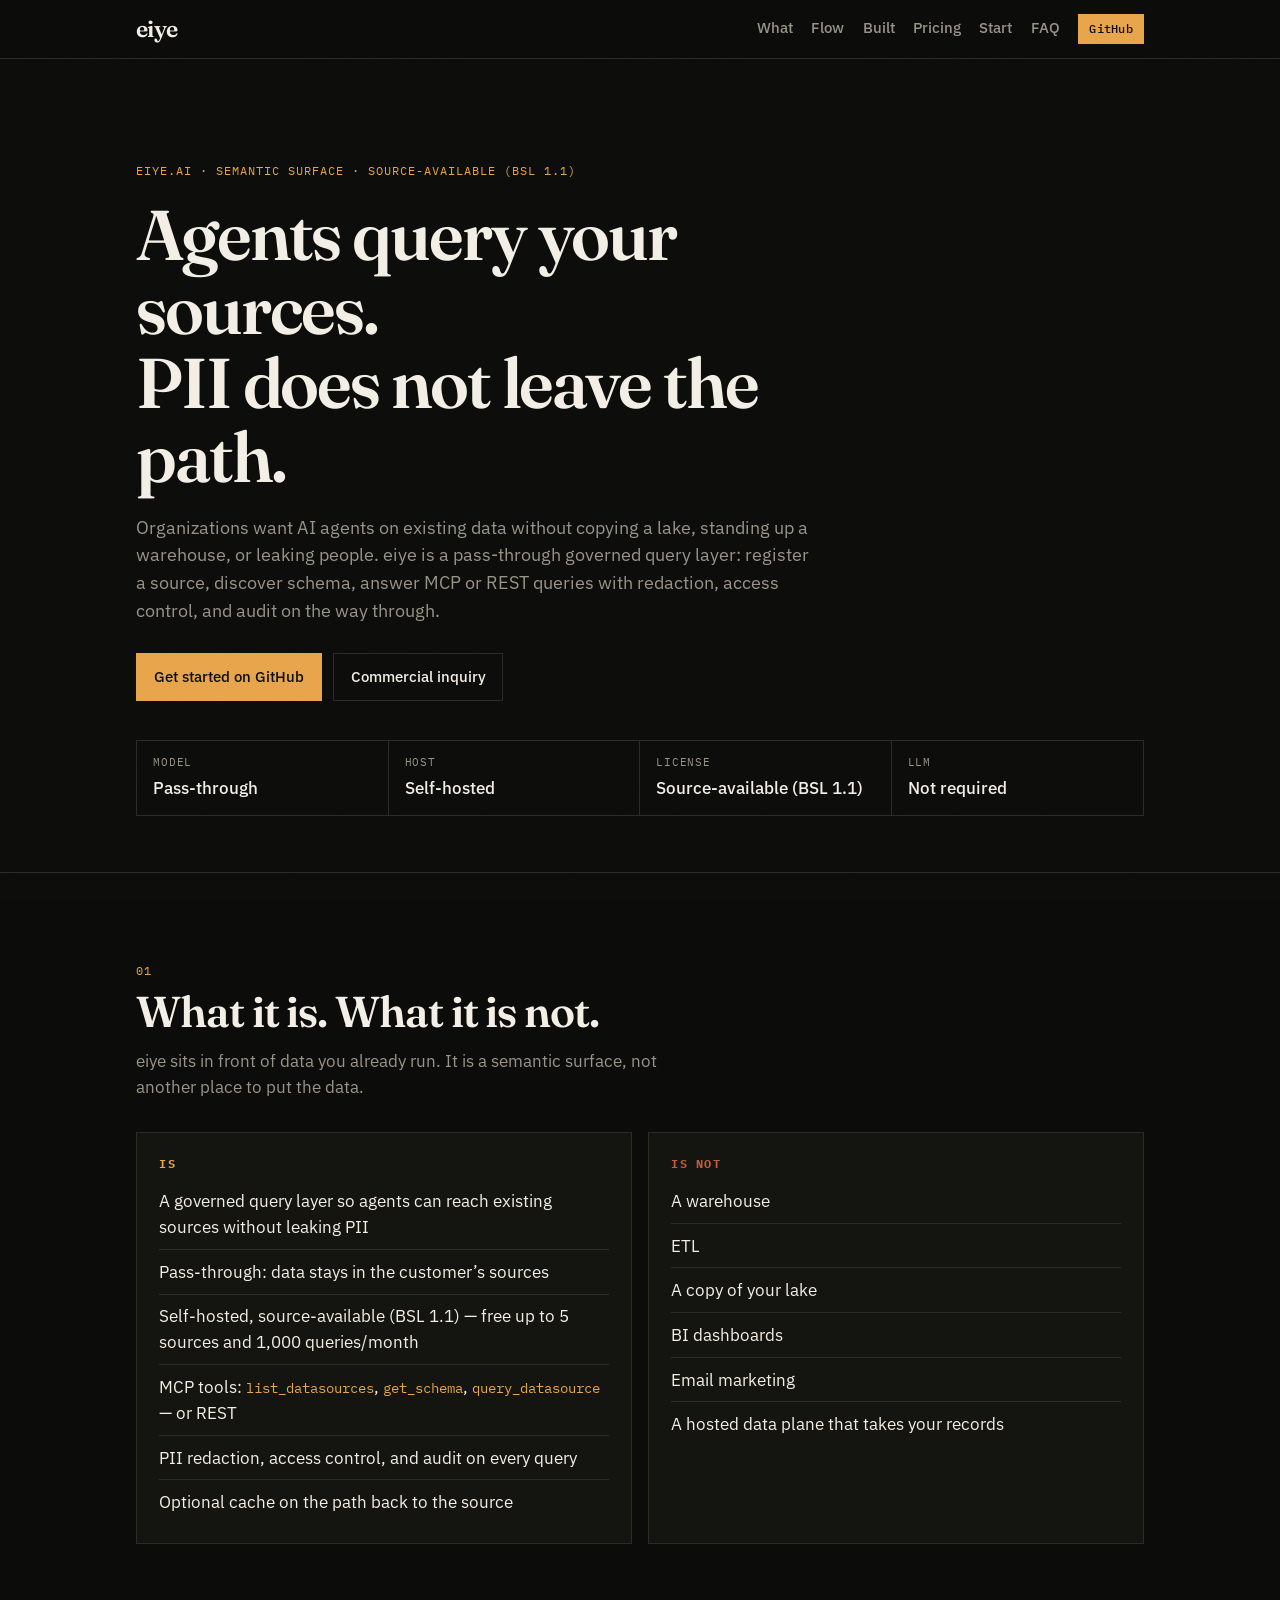
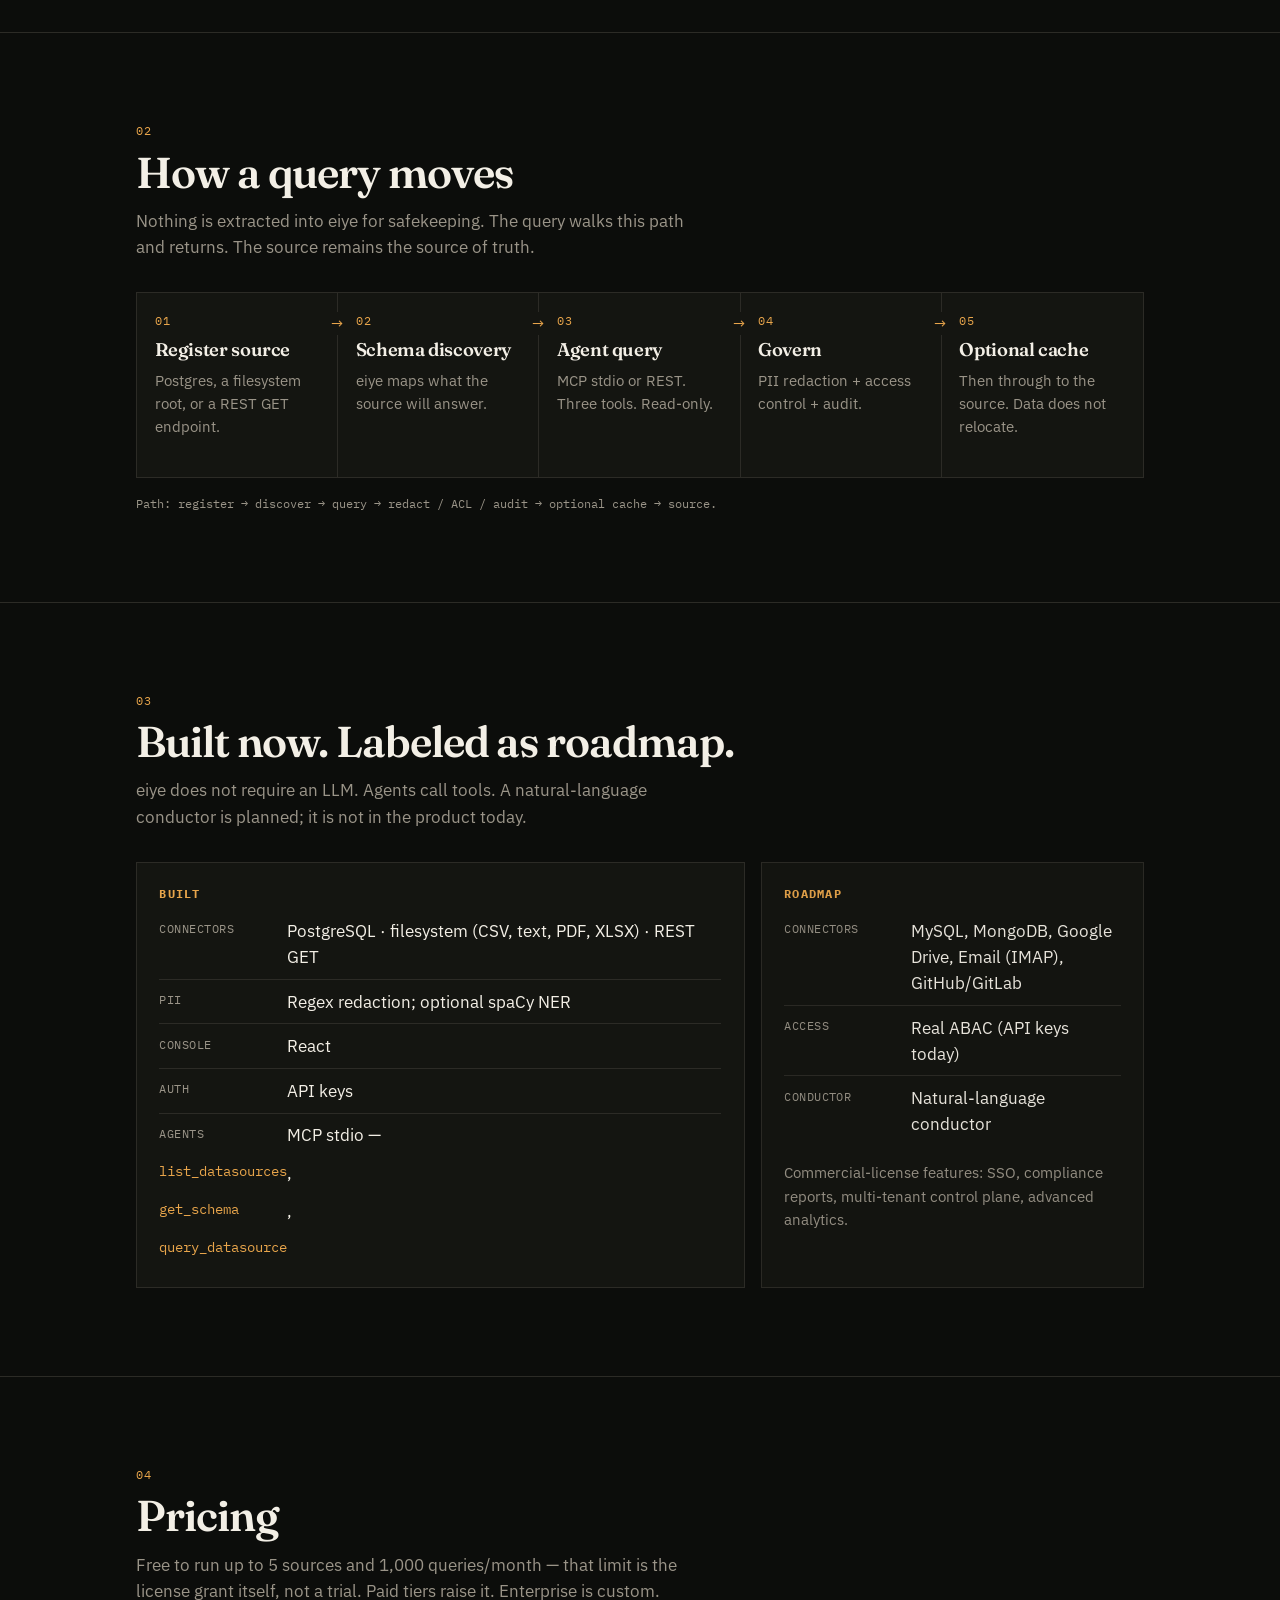
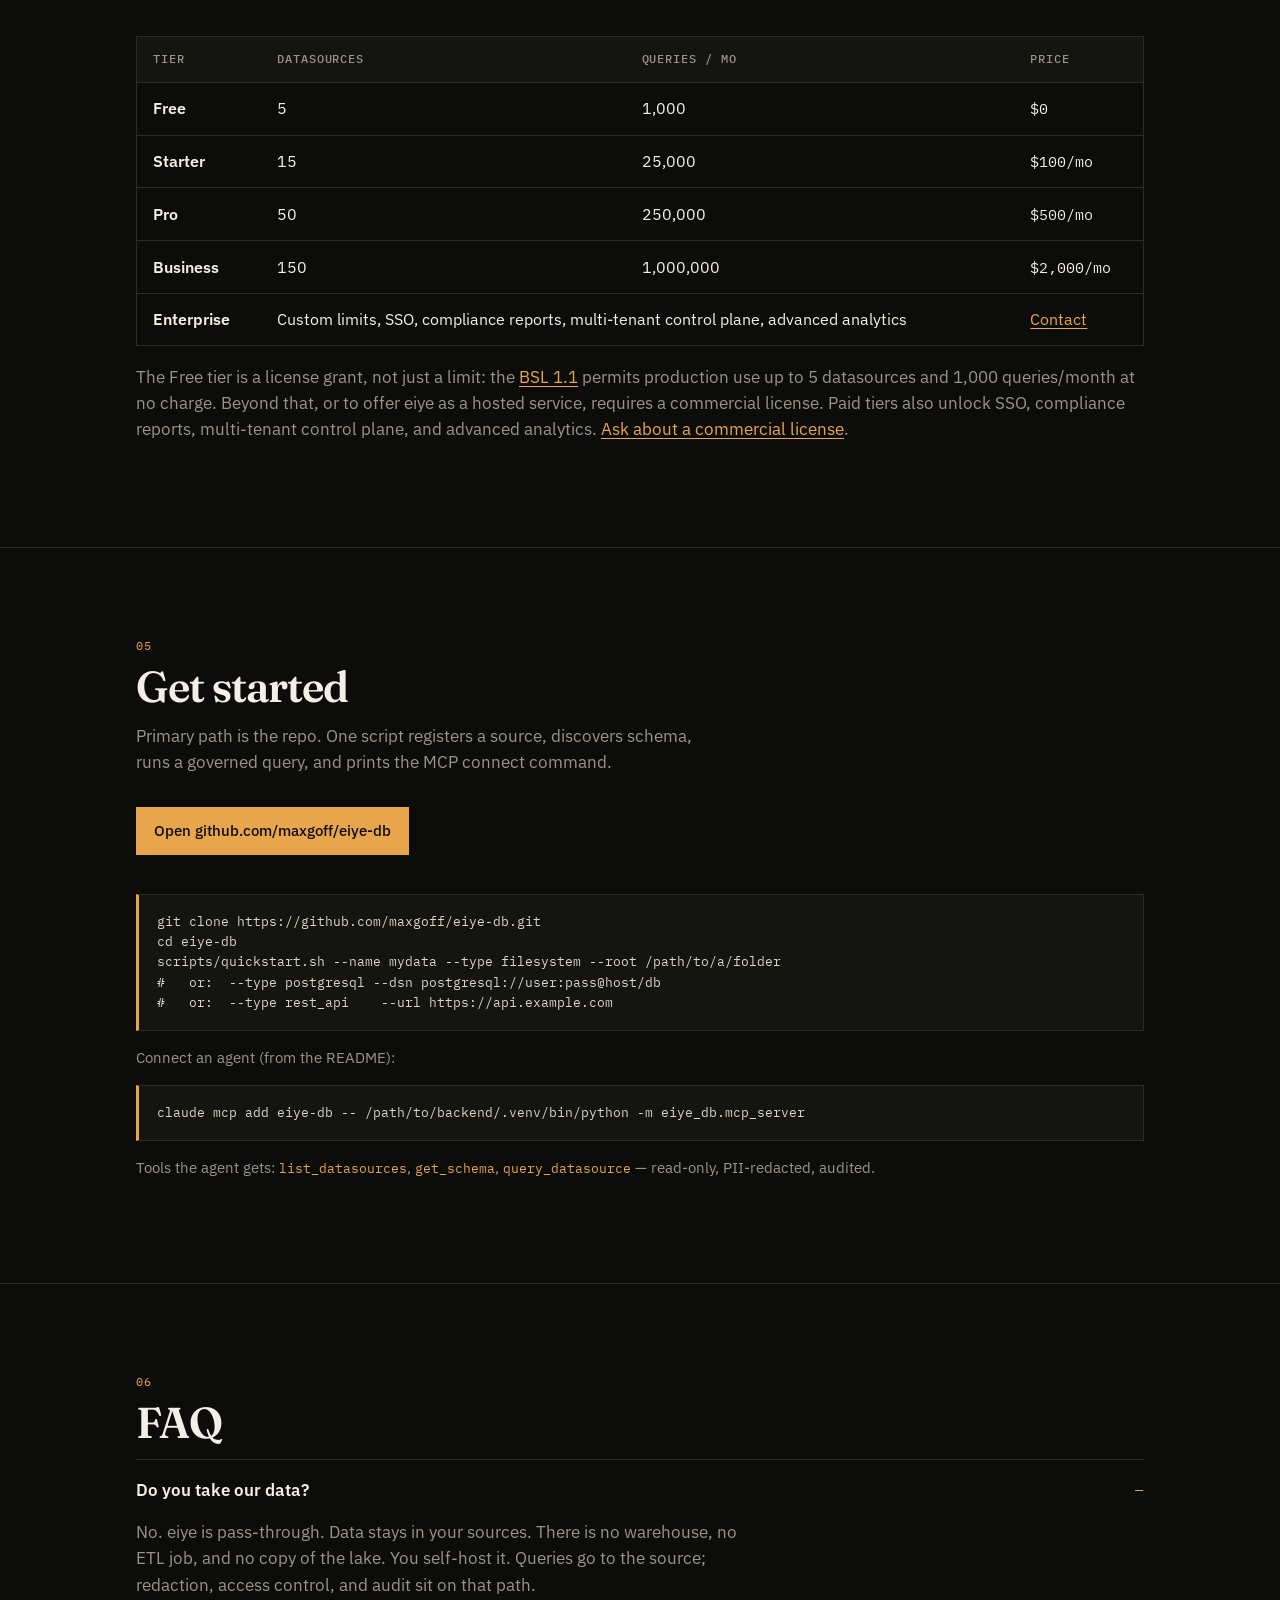
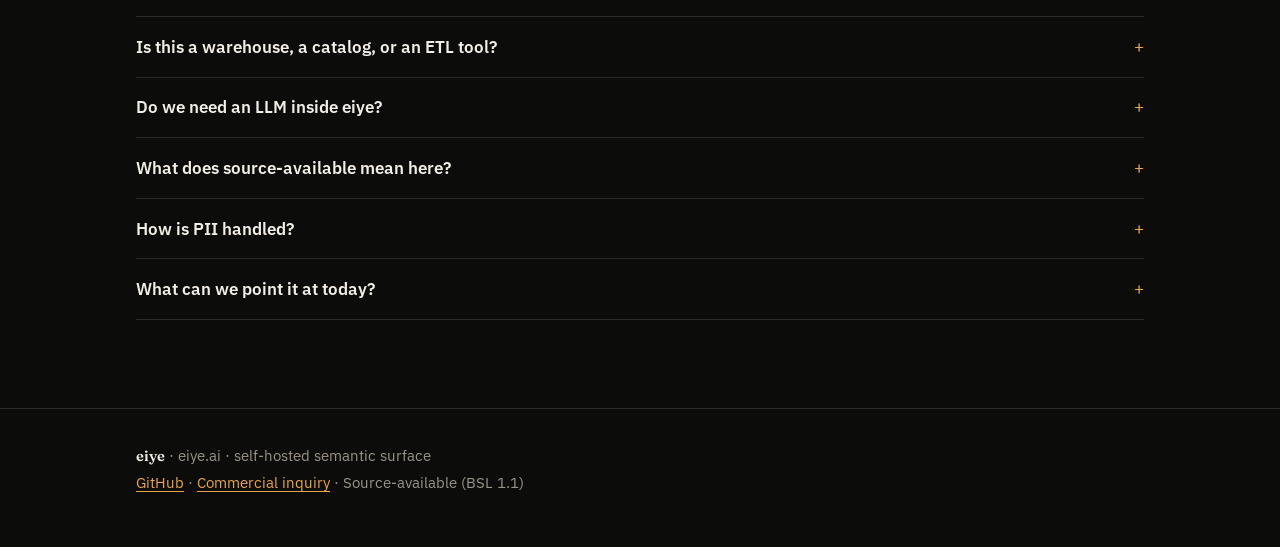
==== docs/index.html @ 458e39af "Switch site commercial contact to max@decillion.us Completes the move started in 707ee46, which cove" ====
<!DOCTYPE html>
<html lang="en">
<head>
  <meta charset="utf-8">
  <meta name="viewport" content="width=device-width, initial-scale=1">
  <title>eiye — governed query layer for AI agents</title>
  <meta name="description" content="eiye is a self-hosted semantic surface. Agents query your existing sources over MCP or REST. PII is redacted. Data stays in place.">
  <link rel="preconnect" href="https://fonts.googleapis.com">
  <link rel="preconnect" href="https://fonts.gstatic.com" crossorigin>
  <link href="https://fonts.googleapis.com/css2?family=Fraunces:opsz,wght@9..144,500;9..144,600;9..144,700&family=IBM+Plex+Mono:wght@400;500&family=IBM+Plex+Sans:ital,wght@0,400;0,500;0,600;1,400&display=swap" rel="stylesheet">
  <link rel="stylesheet" href="styles.css">
</head>
<body>
  <a class="skip" href="#main">Skip to content</a>

  <header class="site-header">
    <div class="wrap header-inner">
      <a class="mark" href="#top">eiye</a>
      <button class="nav-toggle" type="button" aria-expanded="false" aria-controls="site-nav" aria-label="Open menu">
        <span></span><span></span>
      </button>
      <nav id="site-nav" class="nav" aria-label="Primary">
        <a href="#what">What</a>
        <a href="#flow">Flow</a>
        <a href="#built">Built</a>
        <a href="#pricing">Pricing</a>
        <a href="#start">Start</a>
        <a href="#faq">FAQ</a>
        <a class="nav-github" href="https://github.com/maxgoff/eiye-db">GitHub</a>
      </nav>
    </div>
  </header>

  <main id="main">
    <section class="hero" id="top">
      <div class="wrap">
        <p class="kicker">eiye.ai · semantic surface · source-available (BSL 1.1)</p>
        <h1>Agents query your sources.<br>PII does not leave the path.</h1>
        <p class="lede">Organizations want AI agents on existing data without copying a lake, standing up a warehouse, or leaking people. eiye is a pass-through governed query layer: register a source, discover schema, answer MCP or REST queries with redaction, access control, and audit on the way through.</p>
        <div class="cta-row">
          <a class="btn btn-primary" href="https://github.com/maxgoff/eiye-db">Get started on GitHub</a>
          <a class="btn btn-ghost" data-mailto="commercial" href="mailto:max@decillion.us?subject=eiye%20commercial%20inquiry">Commercial inquiry</a>
        </div>
        <dl class="spec-strip" aria-label="Product facts">
          <div><dt>Model</dt><dd>Pass-through</dd></div>
          <div><dt>Host</dt><dd>Self-hosted</dd></div>
          <div><dt>License</dt><dd>Source-available (BSL 1.1)</dd></div>
          <div><dt>LLM</dt><dd>Not required</dd></div>
        </dl>
      </div>
    </section>

    <section class="section" id="what">
      <div class="wrap">
        <p class="section-n">01</p>
        <h2>What it is. What it is not.</h2>
        <p class="section-lead">eiye sits in front of data you already run. It is a semantic surface, not another place to put the data.</p>
        <div class="split">
          <article class="panel is">
            <h3>Is</h3>
            <ul>
              <li>A governed query layer so agents can reach existing sources without leaking PII</li>
              <li>Pass-through: data stays in the customer’s sources</li>
              <li>Self-hosted, source-available (BSL 1.1) — free up to 5 sources and 1,000 queries/month</li>
              <li>MCP tools: <code>list_datasources</code>, <code>get_schema</code>, <code>query_datasource</code> — or REST</li>
              <li>PII redaction, access control, and audit on every query</li>
              <li>Optional cache on the path back to the source</li>
            </ul>
          </article>
          <article class="panel is-not">
            <h3>Is not</h3>
            <ul>
              <li>A warehouse</li>
              <li>ETL</li>
              <li>A copy of your lake</li>
              <li>BI dashboards</li>
              <li>Email marketing</li>
              <li>A hosted data plane that takes your records</li>
            </ul>
          </article>
        </div>
      </div>
    </section>

    <section class="section" id="flow">
      <div class="wrap">
        <p class="section-n">02</p>
        <h2>How a query moves</h2>
        <p class="section-lead">Nothing is extracted into eiye for safekeeping. The query walks this path and returns. The source remains the source of truth.</p>
        <ol class="flow" aria-label="Query path">
          <li>
            <span class="flow-n">01</span>
            <strong>Register source</strong>
            <span>Postgres, a filesystem root, or a REST GET endpoint.</span>
          </li>
          <li>
            <span class="flow-n">02</span>
            <strong>Schema discovery</strong>
            <span>eiye maps what the source will answer.</span>
          </li>
          <li>
            <span class="flow-n">03</span>
            <strong>Agent query</strong>
            <span>MCP stdio or REST. Three tools. Read-only.</span>
          </li>
          <li>
            <span class="flow-n">04</span>
            <strong>Govern</strong>
            <span>PII redaction + access control + audit.</span>
          </li>
          <li>
            <span class="flow-n">05</span>
            <strong>Optional cache</strong>
            <span>Then through to the source. Data does not relocate.</span>
          </li>
        </ol>
        <p class="flow-note">Path: register → discover → query → redact / ACL / audit → optional cache → source.</p>
      </div>
    </section>

    <section class="section" id="built">
      <div class="wrap">
        <p class="section-n">03</p>
        <h2>Built now. Labeled as roadmap.</h2>
        <p class="section-lead">eiye does not require an LLM. Agents call tools. A natural-language conductor is planned; it is not in the product today.</p>
        <div class="split split-uneven">
          <article class="panel">
            <h3>Built</h3>
            <ul class="spec-list">
              <li><span>Connectors</span> PostgreSQL · filesystem (CSV, text, PDF, XLSX) · REST GET</li>
              <li><span>PII</span> Regex redaction; optional spaCy NER</li>
              <li><span>Console</span> React</li>
              <li><span>Auth</span> API keys</li>
              <li><span>Agents</span> MCP stdio — <code>list_datasources</code>, <code>get_schema</code>, <code>query_datasource</code></li>
            </ul>
          </article>
          <article class="panel dim">
            <h3>Roadmap</h3>
            <ul class="spec-list">
              <li><span>Connectors</span> MySQL, MongoDB, Google Drive, Email (IMAP), GitHub/GitLab</li>
              <li><span>Access</span> Real ABAC (API keys today)</li>
              <li><span>Conductor</span> Natural-language conductor</li>
            </ul>
            <p class="quiet">Commercial-license features: SSO, compliance reports, multi-tenant control plane, advanced analytics.</p>
          </article>
        </div>
      </div>
    </section>

    <section class="section" id="pricing">
      <div class="wrap">
        <p class="section-n">04</p>
        <h2>Pricing</h2>
        <p class="section-lead">Free to run up to 5 sources and 1,000 queries/month — that limit is the license grant itself, not a trial. Paid tiers raise it. Enterprise is custom.</p>
        <div class="table-wrap">
          <table class="pricing">
            <thead>
              <tr>
                <th scope="col">Tier</th>
                <th scope="col">Datasources</th>
                <th scope="col">Queries / mo</th>
                <th scope="col">Price</th>
              </tr>
            </thead>
            <tbody>
              <tr>
                <th scope="row">Free</th>
                <td>5</td>
                <td>1,000</td>
                <td><code>$0</code></td>
              </tr>
              <tr>
                <th scope="row">Starter</th>
                <td>15</td>
                <td>25,000</td>
                <td><code>$100/mo</code></td>
              </tr>
              <tr>
                <th scope="row">Pro</th>
                <td>50</td>
                <td>250,000</td>
                <td><code>$500/mo</code></td>
              </tr>
              <tr>
                <th scope="row">Business</th>
                <td>150</td>
                <td>1,000,000</td>
                <td><code>$2,000/mo</code></td>
              </tr>
              <tr>
                <th scope="row">Enterprise</th>
                <td colspan="2">Custom limits, SSO, compliance reports, multi-tenant control plane, advanced analytics</td>
                <td><a data-mailto="commercial" href="mailto:max@decillion.us?subject=eiye%20commercial%20inquiry">Contact</a></td>
              </tr>
            </tbody>
          </table>
        </div>
        <p class="pricing-note">The Free tier is a license grant, not just a limit: the <a href="https://github.com/maxgoff/eiye-db/blob/main/LICENSE">BSL 1.1</a> permits production use up to 5 datasources and 1,000 queries/month at no charge. Beyond that, or to offer eiye as a hosted service, requires a commercial license. Paid tiers also unlock SSO, compliance reports, multi-tenant control plane, and advanced analytics. <a data-mailto="commercial" href="mailto:max@decillion.us?subject=eiye%20commercial%20inquiry">Ask about a commercial license</a>.</p>
      </div>
    </section>

    <section class="section" id="start">
      <div class="wrap">
        <p class="section-n">05</p>
        <h2>Get started</h2>
        <p class="section-lead">Primary path is the repo. One script registers a source, discovers schema, runs a governed query, and prints the MCP connect command.</p>
        <div class="cta-row">
          <a class="btn btn-primary" href="https://github.com/maxgoff/eiye-db">Open github.com/maxgoff/eiye-db</a>
        </div>
        <pre class="code" tabindex="0"><code>git clone https://github.com/maxgoff/eiye-db.git
cd eiye-db
scripts/quickstart.sh --name mydata --type filesystem --root /path/to/a/folder
#   or:  --type postgresql --dsn postgresql://user:pass@host/db
#   or:  --type rest_api    --url https://api.example.com</code></pre>
        <p class="quiet">Connect an agent (from the README):</p>
        <pre class="code" tabindex="0"><code>claude mcp add eiye-db -- /path/to/backend/.venv/bin/python -m eiye_db.mcp_server</code></pre>
        <p class="quiet">Tools the agent gets: <code>list_datasources</code>, <code>get_schema</code>, <code>query_datasource</code> — read-only, PII-redacted, audited.</p>
      </div>
    </section>

    <section class="section" id="faq">
      <div class="wrap">
        <p class="section-n">06</p>
        <h2>FAQ</h2>
        <div class="faq">
          <details open>
            <summary>Do you take our data?</summary>
            <p>No. eiye is pass-through. Data stays in your sources. There is no warehouse, no ETL job, and no copy of the lake. You self-host it. Queries go to the source; redaction, access control, and audit sit on that path.</p>
          </details>
          <details>
            <summary>Is this a warehouse, a catalog, or an ETL tool?</summary>
            <p>No. Non-goals: ETL, warehouse, BI dashboards, email marketing. eiye is a governed query layer in front of systems you already operate.</p>
          </details>
          <details>
            <summary>Do we need an LLM inside eiye?</summary>
            <p>No. eiye does not require an LLM. Agents call MCP or REST. A natural-language conductor is on the roadmap and is labeled as such — it is not required to run the surface today.</p>
          </details>
          <details>
            <summary>What does source-available mean here?</summary>
            <p>The full source is public and auditable — connectors, PII engine, access control, audit, MCP, REST, React console — but it is not open source in the OSI sense, and we do not call it that. eiye is licensed under the <a href="https://github.com/maxgoff/eiye-db/blob/main/LICENSE">Business Source License 1.1</a>: read it, run it, modify it, and use it in production free of charge up to 5 datasources and 1,000 queries per month. Larger production use, or offering eiye to third parties as a hosted service, requires a commercial license. Each release converts to Apache-2.0 four years after publication, so nothing is enclosed permanently.</p>
          </details>
          <details>
            <summary>How is PII handled?</summary>
            <p>On the query path. Baseline redaction is regex. Optional spaCy NER for names and locations. Combined with access control and a recorded audit trail.</p>
          </details>
          <details>
            <summary>What can we point it at today?</summary>
            <p>PostgreSQL, a filesystem root (CSV, text, PDF, XLSX), and REST GET. That is what is built now — not a promise list.</p>
          </details>
        </div>
      </div>
    </section>
  </main>

  <footer class="site-footer">
    <div class="wrap footer-inner">
      <p><strong>eiye</strong> · eiye.ai · self-hosted semantic surface</p>
      <p>
        <a href="https://github.com/maxgoff/eiye-db">GitHub</a>
        · <a data-mailto="commercial" href="mailto:max@decillion.us?subject=eiye%20commercial%20inquiry">Commercial inquiry</a>
        · Source-available (BSL 1.1)
      </p>
    </div>
  </footer>

  <script src="site.js"></script>
</body>
</html>
---- docs/styles.css ----
/* eiye — dark ink, one amber accent, editorial type */
:root {
  --bg: #0c0d0b;
  --bg-2: #141511;
  --ink: #f3efe6;
  --muted: #9a9488;
  --line: #2c2b26;
  --amber: #e8a54b;
  --amber-dim: #b57d2e;
  --danger: #c45c3a;
  --mono: "IBM Plex Mono", ui-monospace, monospace;
  --sans: "IBM Plex Sans", system-ui, sans-serif;
  --serif: "Fraunces", "Times New Roman", serif;
  --wrap: 1080px;
  --gutter: clamp(1.1rem, 4vw, 2.25rem);
}

*, *::before, *::after { box-sizing: border-box; }
html { scroll-behavior: smooth; }
@media (prefers-reduced-motion: reduce) {
  html { scroll-behavior: auto; }
  * { transition: none !important; }
}

body {
  margin: 0;
  background: var(--bg);
  color: var(--ink);
  font-family: var(--sans);
  font-size: 1.05rem;
  line-height: 1.55;
  -webkit-font-smoothing: antialiased;
}

body::before {
  content: "";
  position: fixed;
  inset: 0;
  pointer-events: none;
  z-index: 50;
  opacity: 0.035;
  background-image: url("data:image/svg+xml,%3Csvg xmlns='http://www.w3.org/2000/svg' width='140' height='140'%3E%3Cfilter id='n'%3E%3CfeTurbulence type='fractalNoise' baseFrequency='.85' numOctaves='2' stitchTiles='stitch'/%3E%3C/filter%3E%3Crect width='140' height='140' filter='url(%23n)' opacity='.55'/%3E%3C/svg%3E");
}

.skip {
  position: absolute;
  left: -999px;
  top: 0;
  background: var(--amber);
  color: var(--bg);
  padding: 0.5rem 0.8rem;
  z-index: 100;
}
.skip:focus { left: var(--gutter); }

.wrap {
  width: min(var(--wrap), 100%);
  margin-inline: auto;
  padding-inline: var(--gutter);
}

a { color: var(--amber); text-underline-offset: 0.18em; }
a:hover { color: #f3c47a; }
code {
  font-family: var(--mono);
  font-size: 0.86em;
  color: var(--amber);
}

.site-header {
  position: sticky;
  top: 0;
  z-index: 40;
  background: color-mix(in srgb, var(--bg) 88%, transparent);
  border-bottom: 1px solid var(--line);
  backdrop-filter: blur(10px);
}
.header-inner {
  display: flex;
  align-items: center;
  justify-content: space-between;
  min-height: 3.6rem;
  gap: 1rem;
}
.mark {
  font-family: var(--serif);
  font-optical-sizing: auto;
  font-weight: 600;
  font-size: 1.45rem;
  color: var(--ink);
  text-decoration: none;
  letter-spacing: -0.03em;
}
.mark:hover { color: var(--amber); }

.nav {
  display: flex;
  align-items: center;
  gap: 1.15rem;
}
.nav a {
  color: var(--muted);
  text-decoration: none;
  font-size: 0.92rem;
  font-weight: 500;
}
.nav a:hover { color: var(--ink); }
.nav-github {
  color: var(--bg) !important;
  background: var(--amber);
  padding: 0.32rem 0.7rem;
  font-family: var(--mono);
  font-size: 0.78rem !important;
  letter-spacing: 0.02em;
}
.nav-github:hover { background: #f3c47a; color: var(--bg) !important; }

.nav-toggle {
  display: none;
  width: 2.4rem;
  height: 2.4rem;
  border: 1px solid var(--line);
  background: transparent;
  cursor: pointer;
  padding: 0.55rem;
}
.nav-toggle span {
  display: block;
  height: 1px;
  background: var(--ink);
  margin: 6px 0;
}

.hero {
  padding: clamp(3rem, 8vw, 6.5rem) 0 3.5rem;
  border-bottom: 1px solid var(--line);
}
.kicker {
  font-family: var(--mono);
  font-size: 0.78rem;
  letter-spacing: 0.08em;
  text-transform: uppercase;
  color: var(--amber);
  margin: 0 0 1.1rem;
}
.hero h1 {
  font-family: var(--serif);
  font-optical-sizing: auto;
  font-weight: 600;
  font-size: clamp(2.35rem, 7vw, 4.4rem);
  line-height: 1.05;
  letter-spacing: -0.03em;
  margin: 0 0 1.25rem;
  max-width: 16ch;
}
.lede {
  max-width: 62ch;
  color: var(--muted);
  font-size: 1.12rem;
  margin: 0 0 1.75rem;
}
.cta-row {
  display: flex;
  flex-wrap: wrap;
  gap: 0.7rem;
  margin-bottom: 2.4rem;
}
.btn {
  display: inline-flex;
  align-items: center;
  text-decoration: none;
  font-weight: 500;
  font-size: 0.95rem;
  padding: 0.72rem 1.05rem;
  border: 1px solid transparent;
}
.btn-primary {
  background: var(--amber);
  color: var(--bg);
}
.btn-primary:hover { background: #f3c47a; color: var(--bg); }
.btn-ghost {
  border-color: var(--line);
  color: var(--ink);
  background: transparent;
}
.btn-ghost:hover { border-color: var(--amber); color: var(--amber); }

.spec-strip {
  display: grid;
  grid-template-columns: repeat(4, minmax(0, 1fr));
  gap: 0;
  border: 1px solid var(--line);
  margin: 0;
}
.spec-strip div {
  padding: 0.85rem 1rem;
  border-right: 1px solid var(--line);
}
.spec-strip div:last-child { border-right: 0; }
.spec-strip dt {
  font-family: var(--mono);
  font-size: 0.68rem;
  letter-spacing: 0.08em;
  text-transform: uppercase;
  color: var(--muted);
  margin: 0 0 0.25rem;
}
.spec-strip dd {
  margin: 0;
  font-weight: 500;
}

.section {
  padding: clamp(3rem, 7vw, 5.5rem) 0;
  border-bottom: 1px solid var(--line);
}
.section-n {
  font-family: var(--mono);
  color: var(--amber);
  font-size: 0.78rem;
  letter-spacing: 0.12em;
  margin: 0 0 0.5rem;
}
.section h2 {
  font-family: var(--serif);
  font-optical-sizing: auto;
  font-weight: 600;
  font-size: clamp(1.8rem, 4vw, 2.7rem);
  letter-spacing: -0.025em;
  margin: 0 0 0.7rem;
  line-height: 1.12;
}
.section-lead {
  max-width: 58ch;
  color: var(--muted);
  margin: 0 0 2rem;
}

.split {
  display: grid;
  grid-template-columns: 1fr 1fr;
  gap: 1rem;
}
.split-uneven { grid-template-columns: 1.35fr 0.85fr; }
.panel {
  background: var(--bg-2);
  border: 1px solid var(--line);
  padding: 1.35rem 1.4rem 1.2rem;
}
.panel h3 {
  font-family: var(--mono);
  font-size: 0.78rem;
  letter-spacing: 0.1em;
  text-transform: uppercase;
  margin: 0 0 0.9rem;
  color: var(--amber);
}
.panel.is-not h3 { color: var(--danger); }
.panel ul {
  margin: 0;
  padding: 0;
  list-style: none;
}
.panel li {
  padding: 0.55rem 0;
  border-top: 1px solid var(--line);
  color: var(--ink);
}
.panel li:first-child { border-top: 0; padding-top: 0; }
.quiet { color: var(--muted); font-size: 0.95rem; }
.dim { opacity: 0.95; }

.spec-list li {
  display: grid;
  grid-template-columns: 7.2rem 1fr;
  gap: 0.75rem;
}
.spec-list span {
  font-family: var(--mono);
  font-size: 0.75rem;
  color: var(--muted);
  letter-spacing: 0.04em;
  text-transform: uppercase;
  padding-top: 0.15rem;
}

.flow {
  list-style: none;
  margin: 0;
  padding: 0;
  display: grid;
  grid-template-columns: repeat(5, minmax(0, 1fr));
  gap: 0;
  border: 1px solid var(--line);
  background: var(--bg-2);
}
.flow li {
  position: relative;
  padding: 1.2rem 1.1rem 1.3rem;
  border-right: 1px solid var(--line);
  display: flex;
  flex-direction: column;
  gap: 0.35rem;
  min-height: 11.5rem;
}
.flow li:last-child { border-right: 0; }
.flow li:not(:last-child)::after {
  content: "\2192";
  position: absolute;
  right: -0.45em;
  top: 1.15rem;
  color: var(--amber);
  font-size: 0.95rem;
  background: var(--bg-2);
  z-index: 1;
  padding: 0 0.1em;
}
.flow-n {
  font-family: var(--mono);
  font-size: 0.72rem;
  color: var(--amber);
  letter-spacing: 0.08em;
}
.flow strong {
  font-family: var(--serif);
  font-size: 1.15rem;
  font-weight: 600;
  letter-spacing: -0.02em;
}
.flow span:last-child {
  color: var(--muted);
  font-size: 0.92rem;
}
.flow-note {
  font-family: var(--mono);
  font-size: 0.78rem;
  color: var(--muted);
  margin: 1rem 0 0;
}

.table-wrap { overflow-x: auto; border: 1px solid var(--line); }
.pricing {
  width: 100%;
  border-collapse: collapse;
  font-size: 0.98rem;
}
.pricing th, .pricing td {
  text-align: left;
  padding: 0.85rem 1rem;
  border-bottom: 1px solid var(--line);
  vertical-align: top;
}
.pricing thead th {
  font-family: var(--mono);
  font-size: 0.72rem;
  letter-spacing: 0.08em;
  text-transform: uppercase;
  color: var(--muted);
  font-weight: 500;
  background: var(--bg-2);
}
.pricing tbody th {
  font-weight: 600;
}
.pricing tbody tr:last-child th,
.pricing tbody tr:last-child td { border-bottom: 0; }
.pricing tbody tr:hover { background: #121310; }
.pricing code {
  font-size: 0.95rem;
  color: var(--ink);
}
.pricing-note { margin-top: 1.1rem; color: var(--muted); }

.code {
  background: var(--bg-2);
  border: 1px solid var(--line);
  border-left: 3px solid var(--amber);
  padding: 1.05rem 1.15rem;
  overflow-x: auto;
  font-family: var(--mono);
  font-size: 0.82rem;
  line-height: 1.55;
  color: #ddd6c8;
}
.code code { color: inherit; font-size: inherit; }

.faq details {
  border-top: 1px solid var(--line);
}
.faq details:last-child { border-bottom: 1px solid var(--line); }
.faq summary {
  cursor: pointer;
  list-style: none;
  padding: 1.05rem 0;
  font-weight: 600;
  font-size: 1.05rem;
}
.faq summary::-webkit-details-marker { display: none; }
.faq summary::after {
  content: "+";
  float: right;
  font-family: var(--mono);
  color: var(--amber);
  font-weight: 400;
}
.faq details[open] summary::after { content: "\2013"; }
.faq details p {
  margin: 0 0 1.15rem;
  color: var(--muted);
  max-width: 62ch;
}

.site-footer {
  padding: 2rem 0 3rem;
  color: var(--muted);
  font-size: 0.92rem;
}
.footer-inner p { margin: 0.25rem 0; }
.footer-inner strong { color: var(--ink); font-family: var(--serif); font-weight: 600; }

@media (max-width: 900px) {
  .spec-strip { grid-template-columns: 1fr 1fr; }
  .spec-strip div:nth-child(odd) { border-right: 1px solid var(--line); }
  .spec-strip div:nth-child(1),
  .spec-strip div:nth-child(2) { border-bottom: 1px solid var(--line); }
  .spec-strip div:nth-child(2),
  .spec-strip div:nth-child(4) { border-right: 0; }
  .split, .split-uneven { grid-template-columns: 1fr; }
  .flow { grid-template-columns: 1fr; }
  .flow li {
    min-height: 0;
    border-right: 0;
    border-bottom: 1px solid var(--line);
    padding-left: 1.2rem;
  }
  .flow li:last-child { border-bottom: 0; }
  .flow li:not(:last-child)::after {
    content: "\2193";
    right: auto;
    left: 50%;
    top: auto;
    bottom: -0.65em;
    transform: translateX(-50%);
  }
  .spec-list li { grid-template-columns: 1fr; gap: 0.2rem; }
}

@media (max-width: 760px) {
  .nav-toggle { display: block; }
  .nav {
    display: none;
    position: absolute;
    left: 0;
    right: 0;
    top: 3.6rem;
    flex-direction: column;
    align-items: stretch;
    gap: 0;
    background: var(--bg);
    border-bottom: 1px solid var(--line);
    padding: 0.4rem 0 0.8rem;
  }
  .site-header.open .nav { display: flex; }
  .nav a {
    padding: 0.7rem var(--gutter);
  }
  .nav-github {
    margin: 0.4rem var(--gutter);
    text-align: center;
    justify-content: center;
    display: inline-flex;
    width: calc(100% - 2 * var(--gutter));
  }
  .hero h1 { max-width: none; }
}
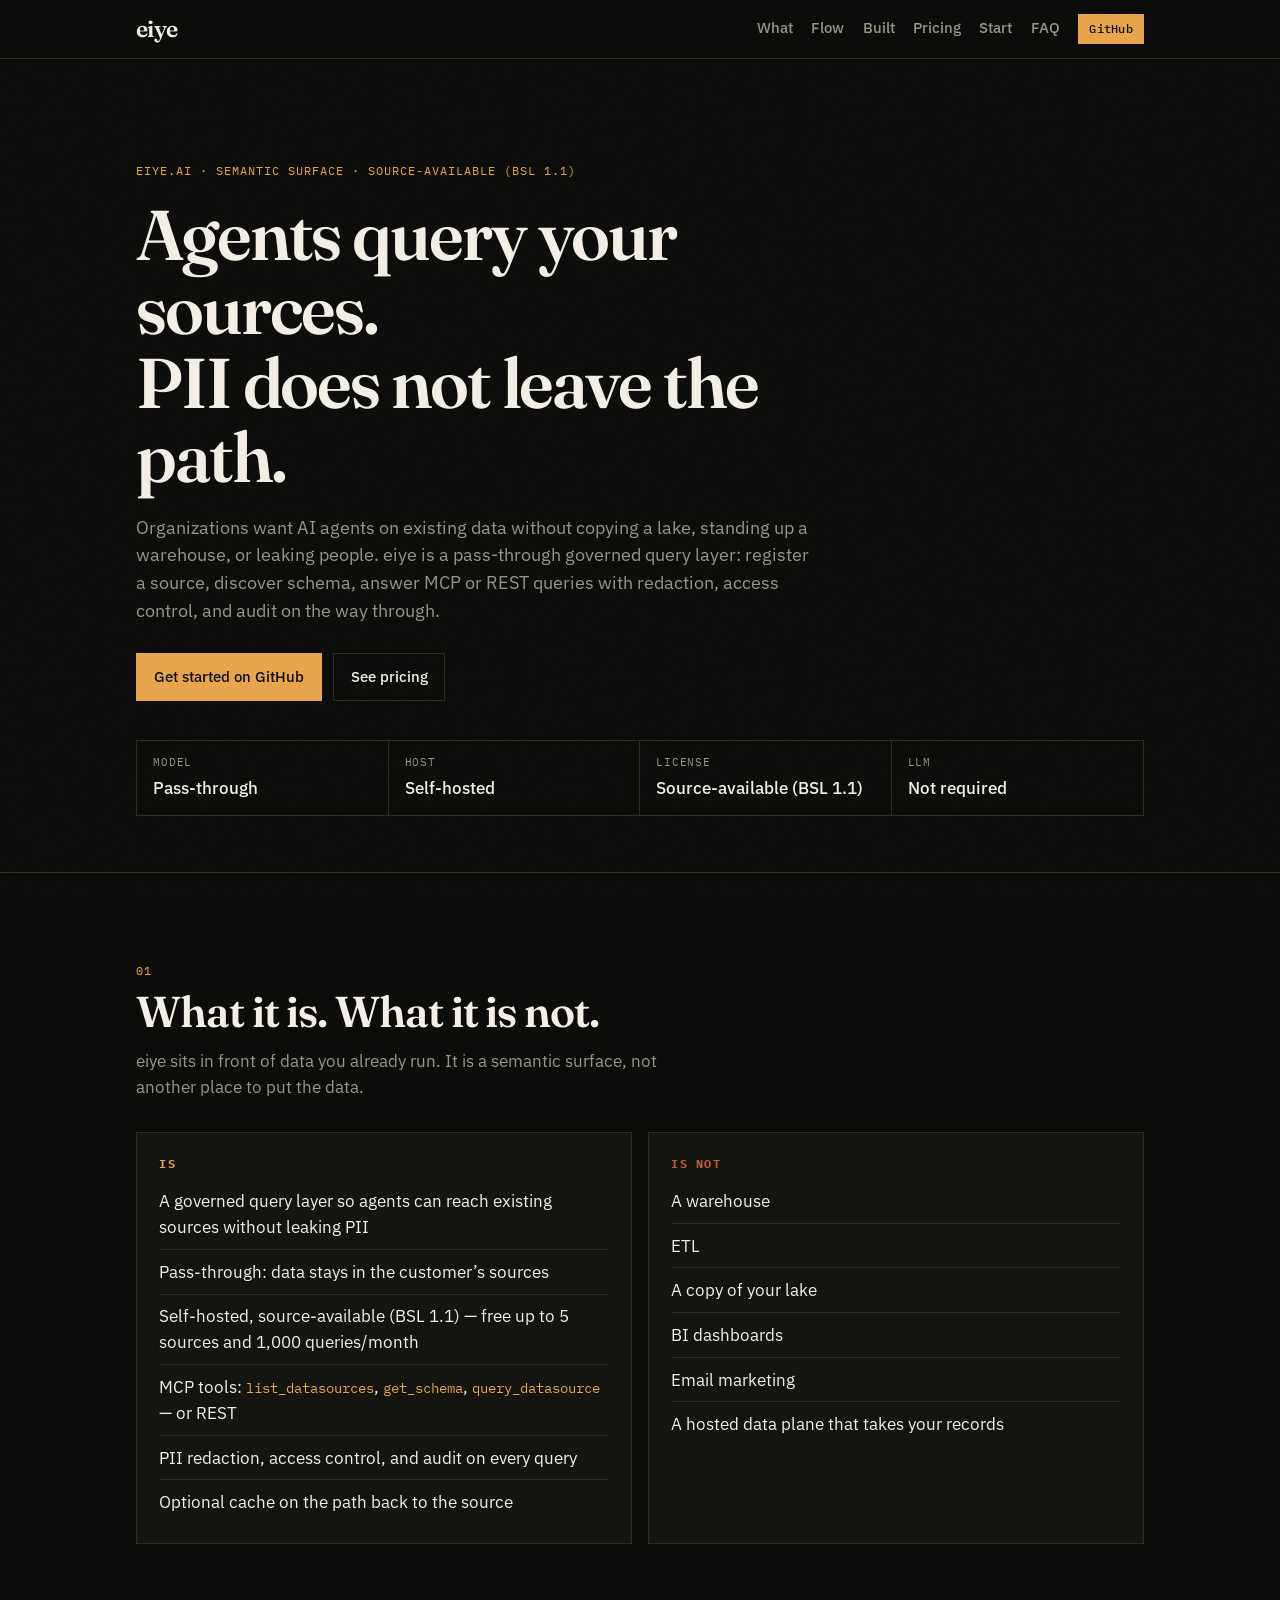
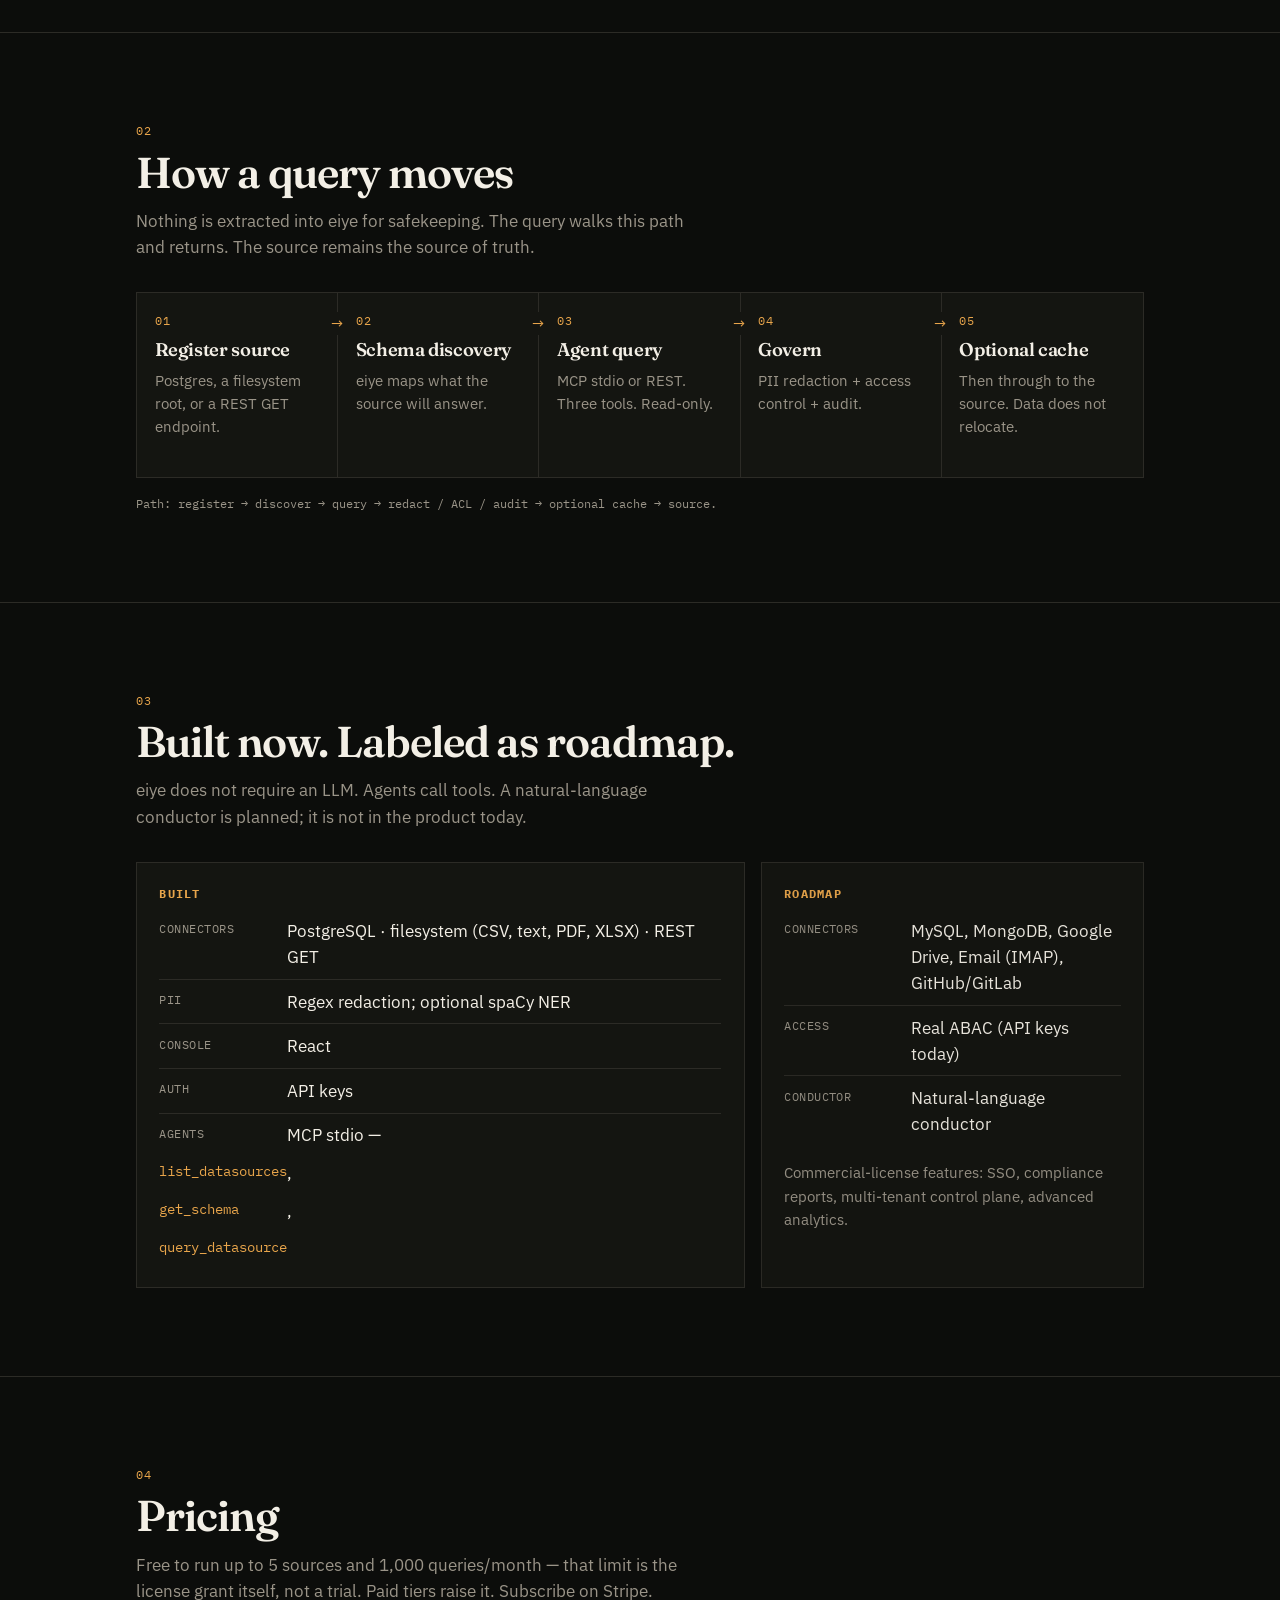
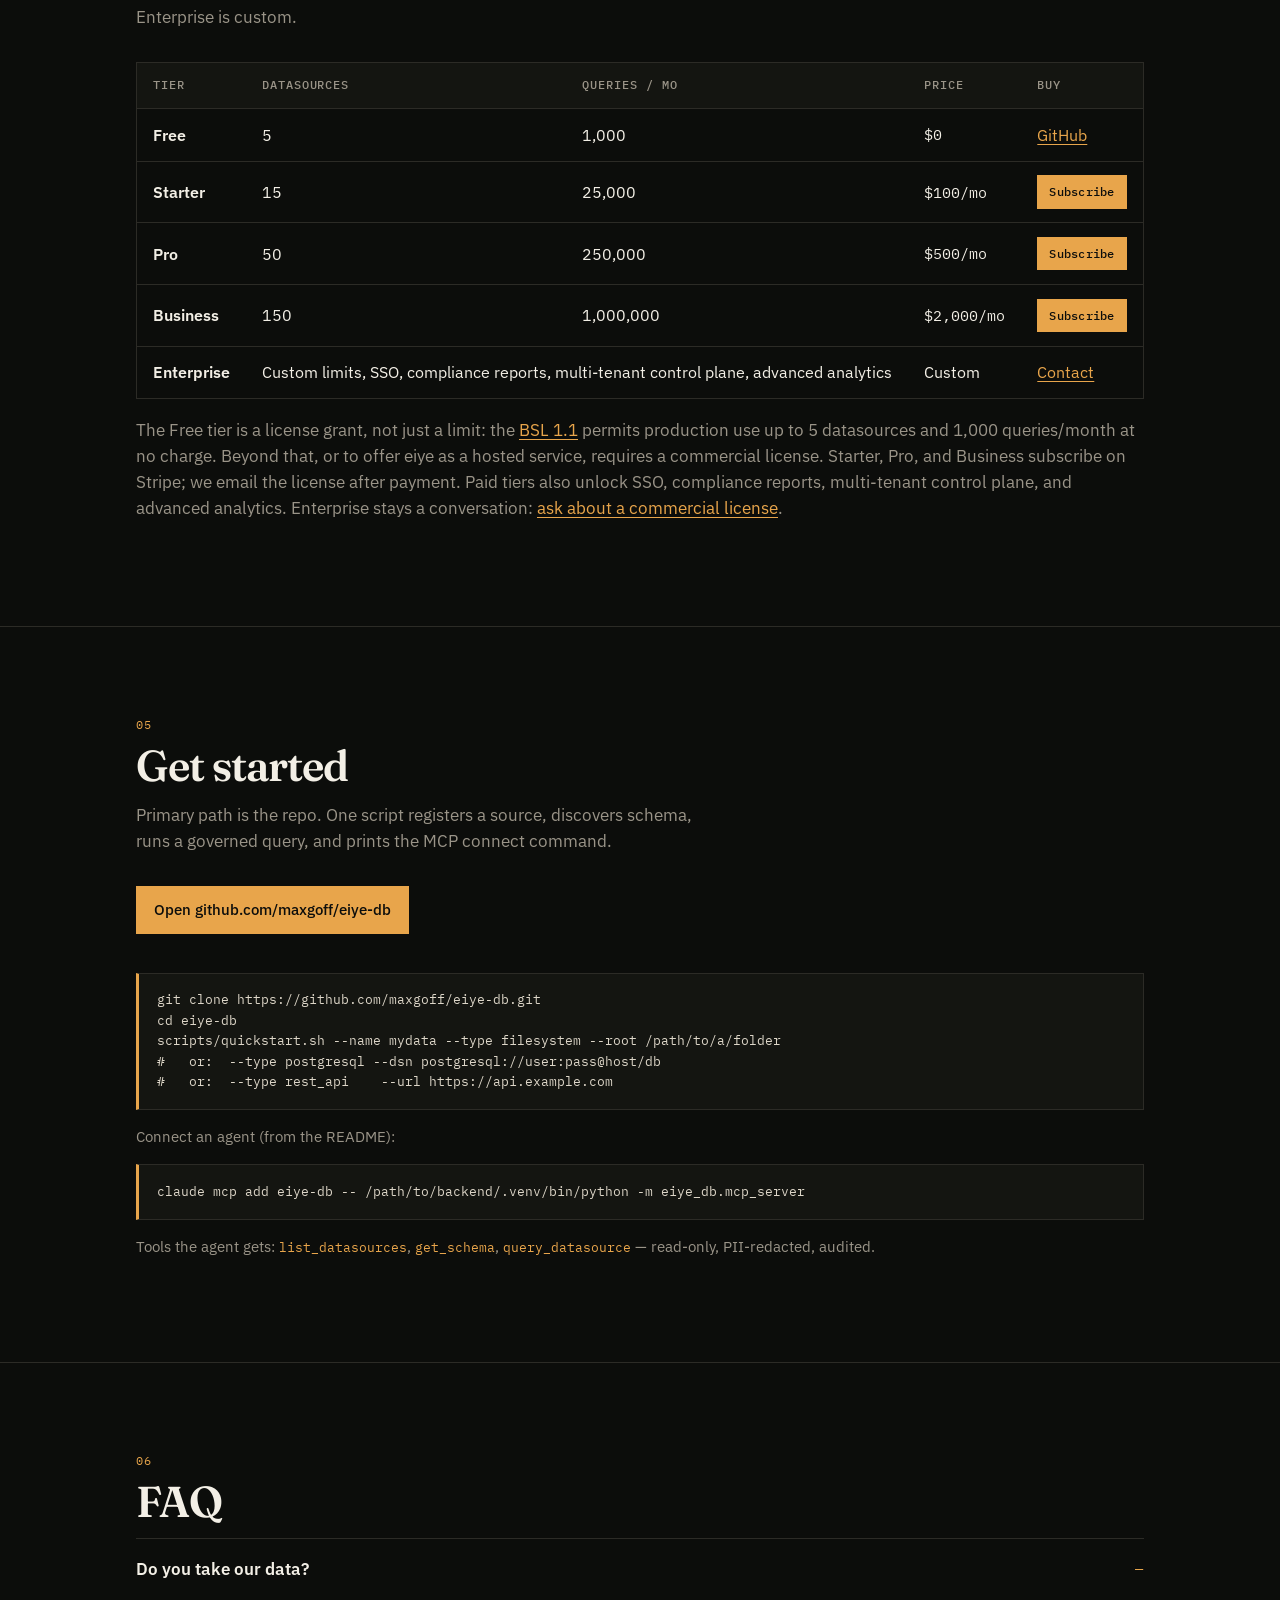
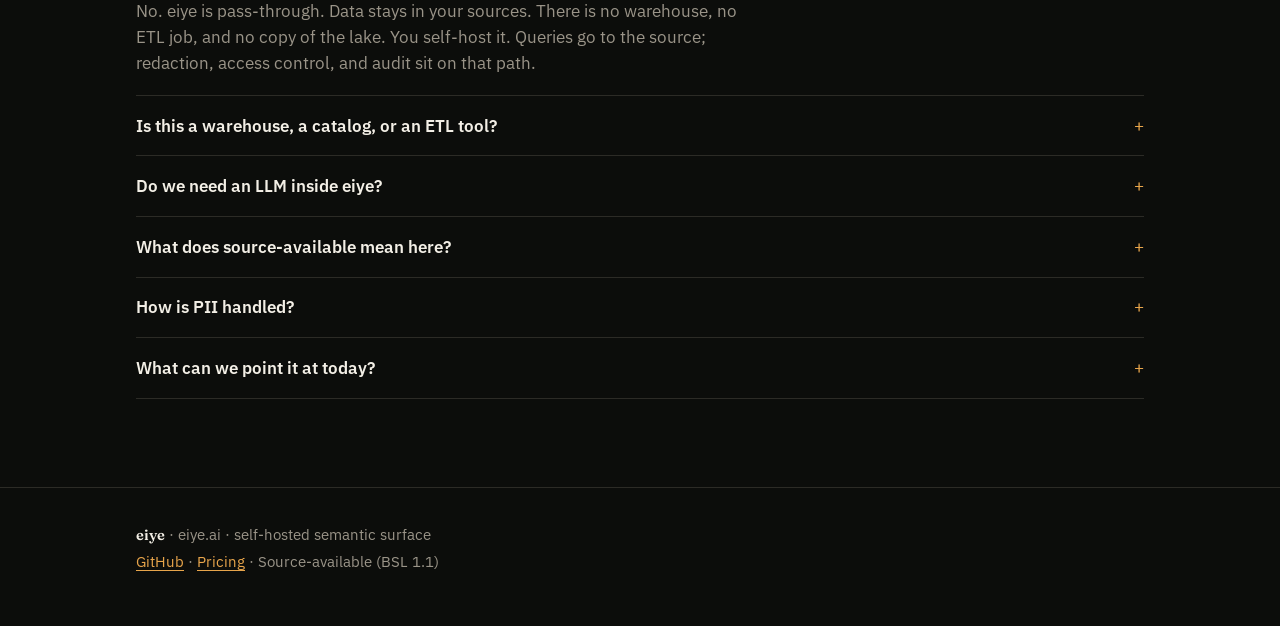
==== commit 16ce5531: "Add Stripe Subscribe buttons for Starter, Pro, and Business on the eiye.ai pricing table." ====
--- a/docs/index.html
+++ b/docs/index.html
@@ -39,7 +39,7 @@
         <p class="lede">Organizations want AI agents on existing data without copying a lake, standing up a warehouse, or leaking people. eiye is a pass-through governed query layer: register a source, discover schema, answer MCP or REST queries with redaction, access control, and audit on the way through.</p>
         <div class="cta-row">
           <a class="btn btn-primary" href="https://github.com/maxgoff/eiye-db">Get started on GitHub</a>
-          <a class="btn btn-ghost" data-mailto="commercial" href="mailto:max@decillion.us?subject=eiye%20commercial%20inquiry">Commercial inquiry</a>
+          <a class="btn btn-ghost" href="#pricing">See pricing</a>
         </div>
         <dl class="spec-strip" aria-label="Product facts">
           <div><dt>Model</dt><dd>Pass-through</dd></div>
@@ -151,7 +151,7 @@
       <div class="wrap">
         <p class="section-n">04</p>
         <h2>Pricing</h2>
-        <p class="section-lead">Free to run up to 5 sources and 1,000 queries/month — that limit is the license grant itself, not a trial. Paid tiers raise it. Enterprise is custom.</p>
+        <p class="section-lead">Free to run up to 5 sources and 1,000 queries/month — that limit is the license grant itself, not a trial. Paid tiers raise it. Subscribe on Stripe. Enterprise is custom.</p>
         <div class="table-wrap">
           <table class="pricing">
             <thead>
@@ -160,6 +160,7 @@
                 <th scope="col">Datasources</th>
                 <th scope="col">Queries / mo</th>
                 <th scope="col">Price</th>
+                <th scope="col">Buy</th>
               </tr>
             </thead>
             <tbody>
@@ -168,34 +169,39 @@
                 <td>5</td>
                 <td>1,000</td>
                 <td><code>$0</code></td>
+                <td><a href="https://github.com/maxgoff/eiye-db">GitHub</a></td>
               </tr>
               <tr>
                 <th scope="row">Starter</th>
                 <td>15</td>
                 <td>25,000</td>
                 <td><code>$100/mo</code></td>
+                <td><a class="btn btn-primary btn-compact" href="https://buy.stripe.com/14AcMTbKPewvetF9hvf7i01" target="_blank" rel="noopener noreferrer">Subscribe</a></td>
               </tr>
               <tr>
                 <th scope="row">Pro</th>
                 <td>50</td>
                 <td>250,000</td>
                 <td><code>$500/mo</code></td>
+                <td><a class="btn btn-primary btn-compact" href="https://buy.stripe.com/8x24gn4in5ZZfxJ8drf7i02" target="_blank" rel="noopener noreferrer">Subscribe</a></td>
               </tr>
               <tr>
                 <th scope="row">Business</th>
                 <td>150</td>
                 <td>1,000,000</td>
                 <td><code>$2,000/mo</code></td>
+                <td><a class="btn btn-primary btn-compact" href="https://buy.stripe.com/cNicMT16bcon2KX9hvf7i03" target="_blank" rel="noopener noreferrer">Subscribe</a></td>
               </tr>
               <tr>
                 <th scope="row">Enterprise</th>
                 <td colspan="2">Custom limits, SSO, compliance reports, multi-tenant control plane, advanced analytics</td>
+                <td>Custom</td>
                 <td><a data-mailto="commercial" href="mailto:max@decillion.us?subject=eiye%20commercial%20inquiry">Contact</a></td>
               </tr>
             </tbody>
           </table>
         </div>
-        <p class="pricing-note">The Free tier is a license grant, not just a limit: the <a href="https://github.com/maxgoff/eiye-db/blob/main/LICENSE">BSL 1.1</a> permits production use up to 5 datasources and 1,000 queries/month at no charge. Beyond that, or to offer eiye as a hosted service, requires a commercial license. Paid tiers also unlock SSO, compliance reports, multi-tenant control plane, and advanced analytics. <a data-mailto="commercial" href="mailto:max@decillion.us?subject=eiye%20commercial%20inquiry">Ask about a commercial license</a>.</p>
+        <p class="pricing-note">The Free tier is a license grant, not just a limit: the <a href="https://github.com/maxgoff/eiye-db/blob/main/LICENSE">BSL 1.1</a> permits production use up to 5 datasources and 1,000 queries/month at no charge. Beyond that, or to offer eiye as a hosted service, requires a commercial license. Starter, Pro, and Business subscribe on Stripe; we email the license after payment. Paid tiers also unlock SSO, compliance reports, multi-tenant control plane, and advanced analytics. Enterprise stays a conversation: <a data-mailto="commercial" href="mailto:max@decillion.us?subject=eiye%20commercial%20inquiry">ask about a commercial license</a>.</p>
       </div>
     </section>
 
@@ -257,7 +263,7 @@
       <p><strong>eiye</strong> · eiye.ai · self-hosted semantic surface</p>
       <p>
         <a href="https://github.com/maxgoff/eiye-db">GitHub</a>
-        · <a data-mailto="commercial" href="mailto:max@decillion.us?subject=eiye%20commercial%20inquiry">Commercial inquiry</a>
+        · <a href="#pricing">Pricing</a>
         · Source-available (BSL 1.1)
       </p>
     </div>
--- a/docs/styles.css
+++ b/docs/styles.css
@@ -185,6 +185,13 @@
   background: transparent;
 }
 .btn-ghost:hover { border-color: var(--amber); color: var(--amber); }
+.btn-compact {
+  padding: 0.38rem 0.7rem;
+  font-size: 0.78rem;
+  font-family: var(--mono);
+  letter-spacing: 0.02em;
+  white-space: nowrap;
+}
 
 .spec-strip {
   display: grid;
@@ -349,7 +356,7 @@
   text-align: left;
   padding: 0.85rem 1rem;
   border-bottom: 1px solid var(--line);
-  vertical-align: top;
+  vertical-align: middle;
 }
 .pricing thead th {
   font-family: var(--mono);
@@ -370,6 +377,7 @@
   font-size: 0.95rem;
   color: var(--ink);
 }
+.pricing .btn { text-decoration: none; }
 .pricing-note { margin-top: 1.1rem; color: var(--muted); }
 
 .code {
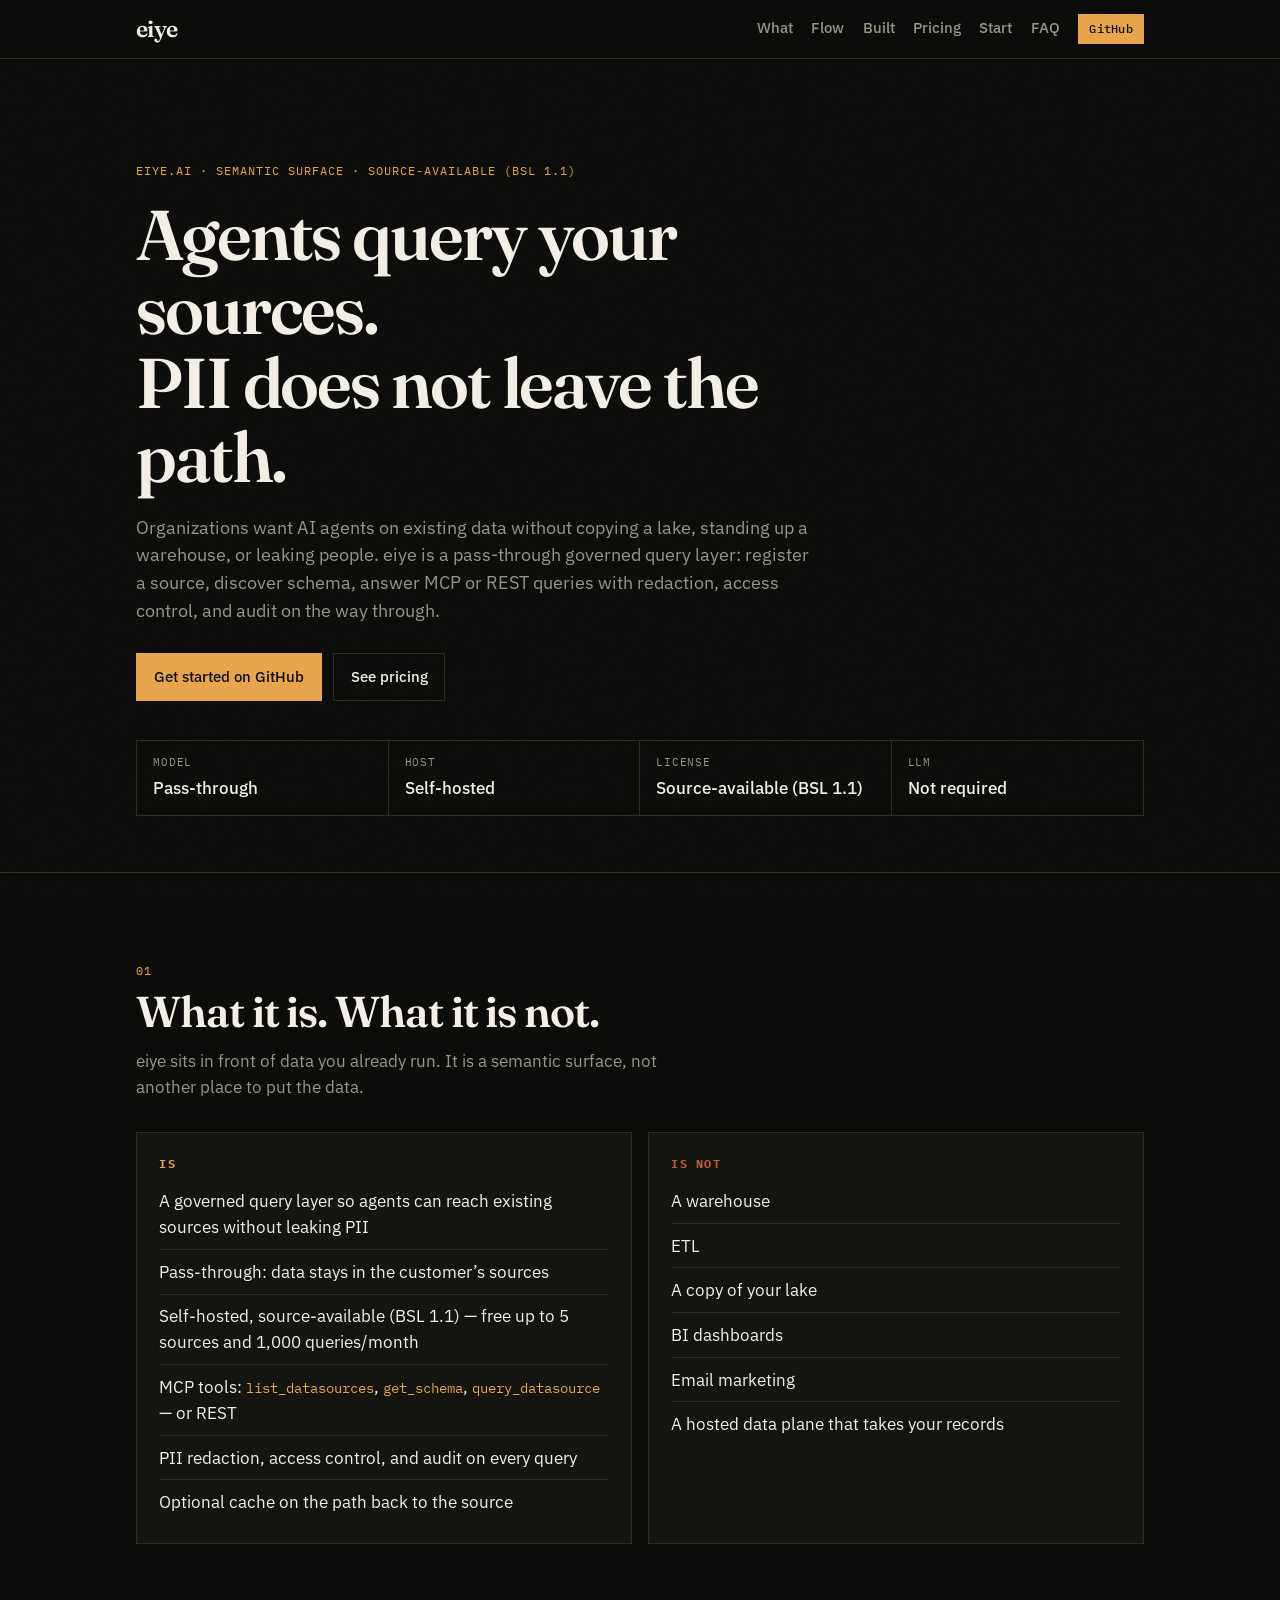
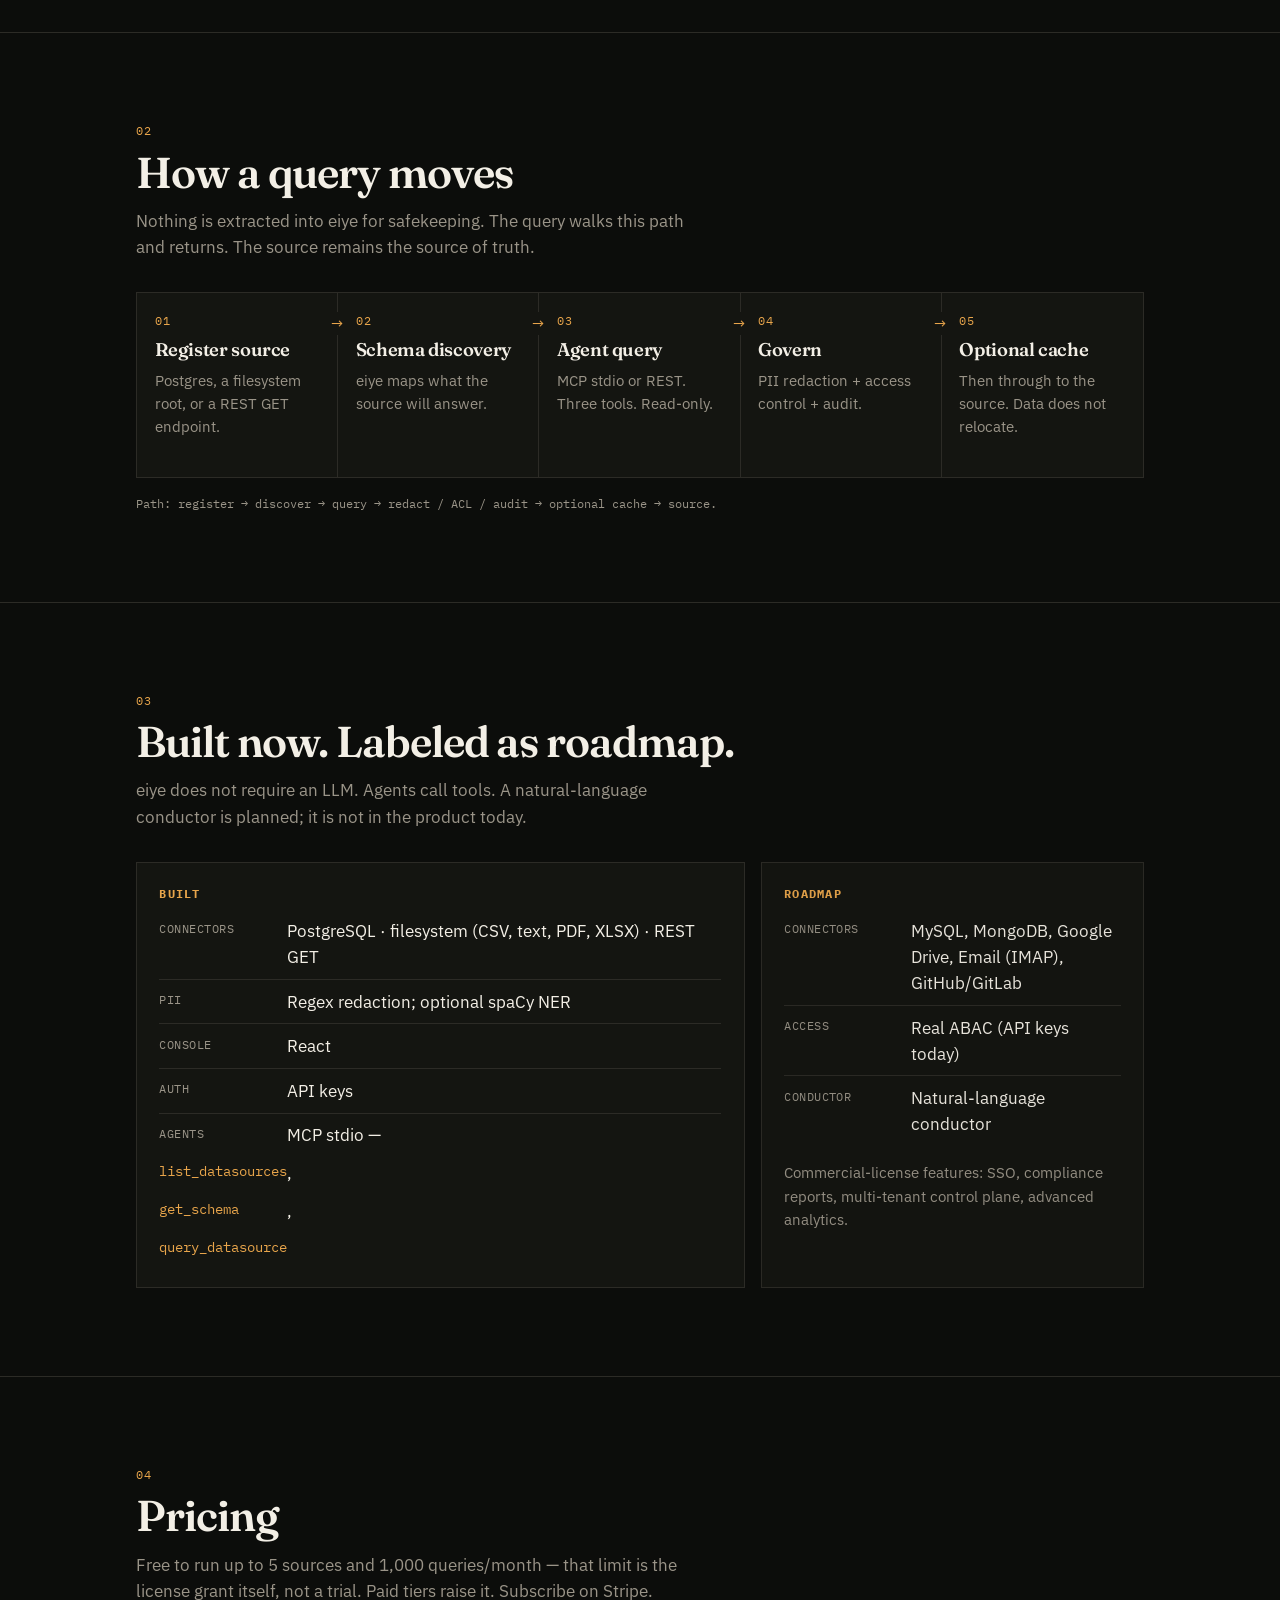
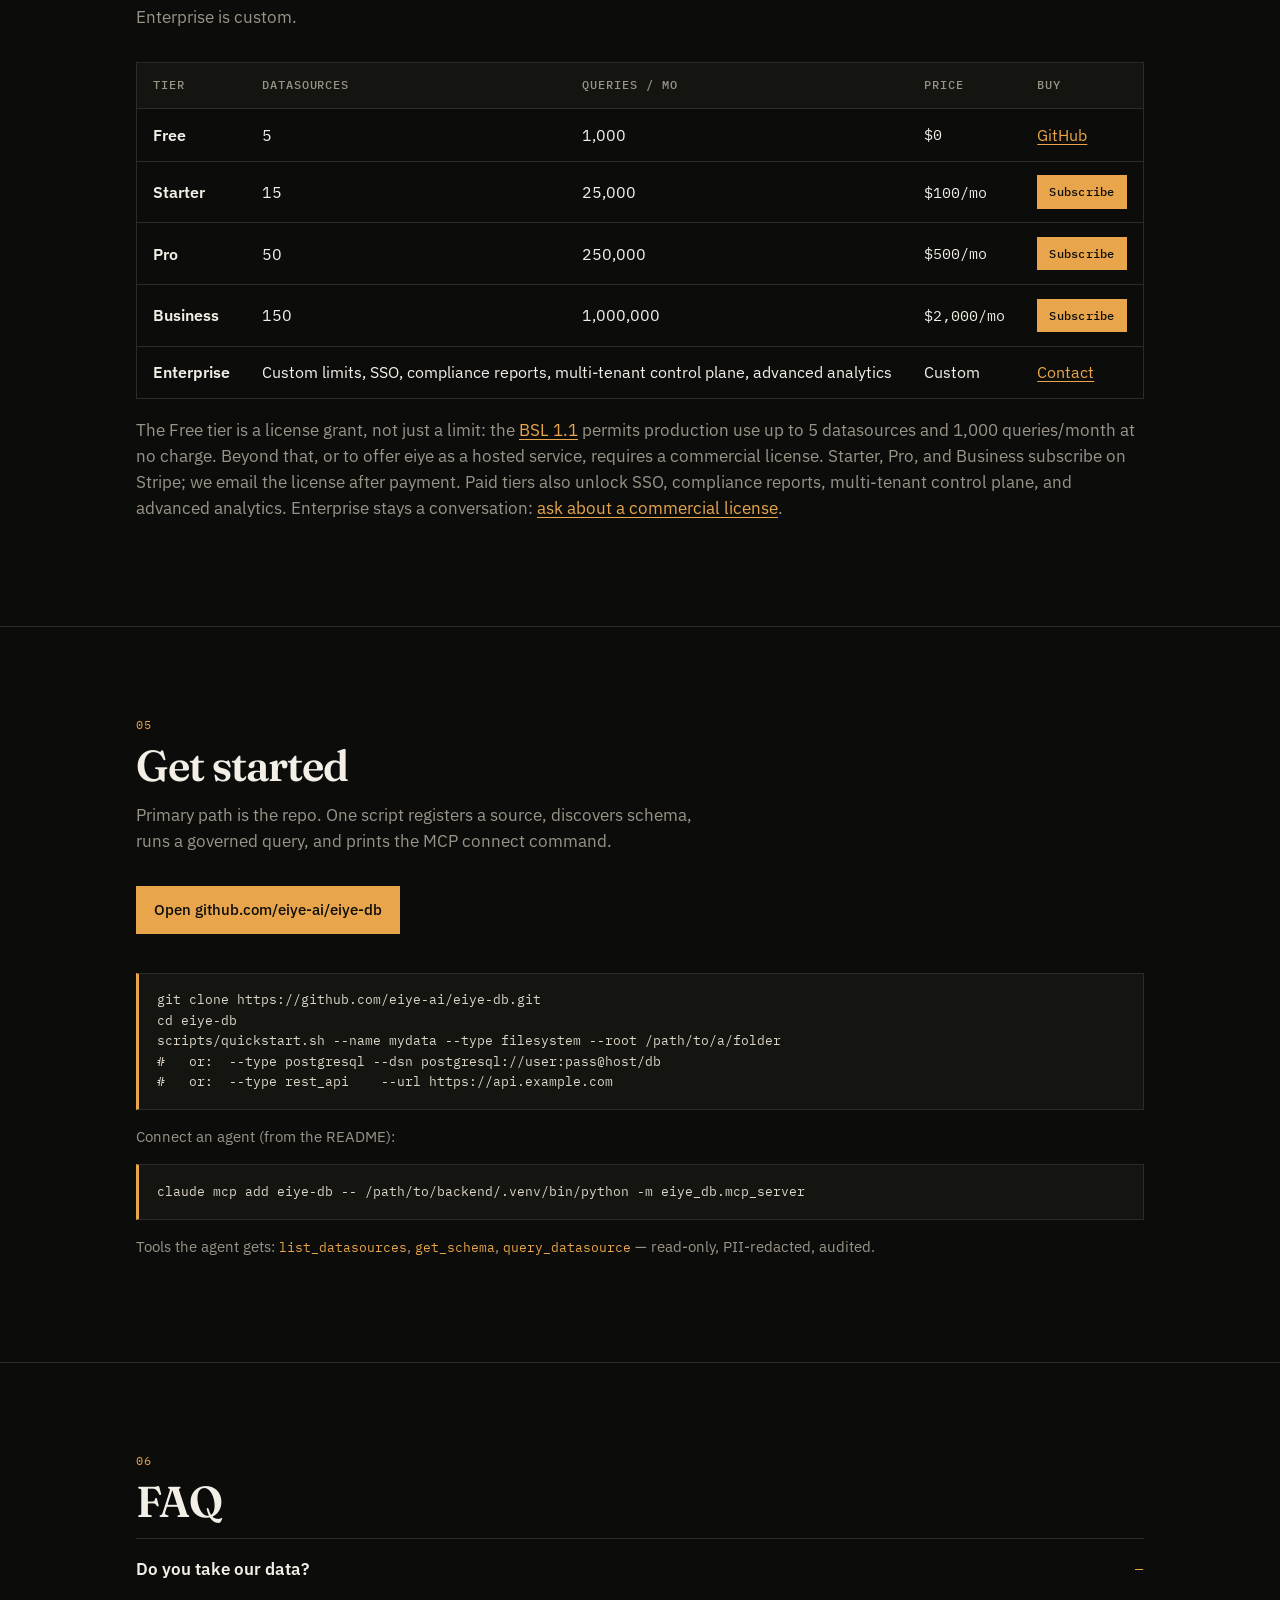
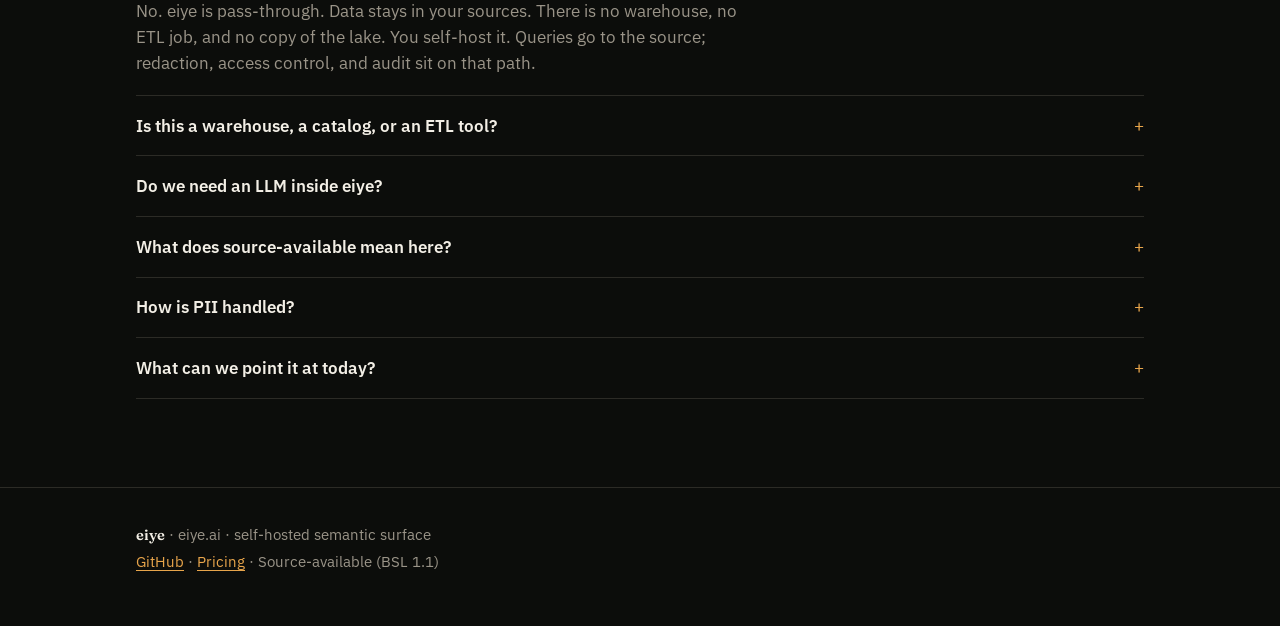
==== commit 36d220b5: "Point public GitHub links at eiye-ai/eiye-db after org transfer." ====
--- a/docs/index.html
+++ b/docs/index.html
@@ -26,7 +26,7 @@
         <a href="#pricing">Pricing</a>
         <a href="#start">Start</a>
         <a href="#faq">FAQ</a>
-        <a class="nav-github" href="https://github.com/maxgoff/eiye-db">GitHub</a>
+        <a class="nav-github" href="https://github.com/eiye-ai/eiye-db">GitHub</a>
       </nav>
     </div>
   </header>
@@ -38,7 +38,7 @@
         <h1>Agents query your sources.<br>PII does not leave the path.</h1>
         <p class="lede">Organizations want AI agents on existing data without copying a lake, standing up a warehouse, or leaking people. eiye is a pass-through governed query layer: register a source, discover schema, answer MCP or REST queries with redaction, access control, and audit on the way through.</p>
         <div class="cta-row">
-          <a class="btn btn-primary" href="https://github.com/maxgoff/eiye-db">Get started on GitHub</a>
+          <a class="btn btn-primary" href="https://github.com/eiye-ai/eiye-db">Get started on GitHub</a>
           <a class="btn btn-ghost" href="#pricing">See pricing</a>
         </div>
         <dl class="spec-strip" aria-label="Product facts">
@@ -169,7 +169,7 @@
                 <td>5</td>
                 <td>1,000</td>
                 <td><code>$0</code></td>
-                <td><a href="https://github.com/maxgoff/eiye-db">GitHub</a></td>
+                <td><a href="https://github.com/eiye-ai/eiye-db">GitHub</a></td>
               </tr>
               <tr>
                 <th scope="row">Starter</th>
@@ -196,12 +196,12 @@
                 <th scope="row">Enterprise</th>
                 <td colspan="2">Custom limits, SSO, compliance reports, multi-tenant control plane, advanced analytics</td>
                 <td>Custom</td>
-                <td><a data-mailto="commercial" href="mailto:max@decillion.us?subject=eiye%20commercial%20inquiry">Contact</a></td>
+                <td><a data-mailto="commercial" href="mailto:max@eiye.ai?subject=eiye%20commercial%20inquiry">Contact</a></td>
               </tr>
             </tbody>
           </table>
         </div>
-        <p class="pricing-note">The Free tier is a license grant, not just a limit: the <a href="https://github.com/maxgoff/eiye-db/blob/main/LICENSE">BSL 1.1</a> permits production use up to 5 datasources and 1,000 queries/month at no charge. Beyond that, or to offer eiye as a hosted service, requires a commercial license. Starter, Pro, and Business subscribe on Stripe; we email the license after payment. Paid tiers also unlock SSO, compliance reports, multi-tenant control plane, and advanced analytics. Enterprise stays a conversation: <a data-mailto="commercial" href="mailto:max@decillion.us?subject=eiye%20commercial%20inquiry">ask about a commercial license</a>.</p>
+        <p class="pricing-note">The Free tier is a license grant, not just a limit: the <a href="https://github.com/eiye-ai/eiye-db/blob/main/LICENSE">BSL 1.1</a> permits production use up to 5 datasources and 1,000 queries/month at no charge. Beyond that, or to offer eiye as a hosted service, requires a commercial license. Starter, Pro, and Business subscribe on Stripe; we email the license after payment. Paid tiers also unlock SSO, compliance reports, multi-tenant control plane, and advanced analytics. Enterprise stays a conversation: <a data-mailto="commercial" href="mailto:max@eiye.ai?subject=eiye%20commercial%20inquiry">ask about a commercial license</a>.</p>
       </div>
     </section>
 
@@ -211,9 +211,9 @@
         <h2>Get started</h2>
         <p class="section-lead">Primary path is the repo. One script registers a source, discovers schema, runs a governed query, and prints the MCP connect command.</p>
         <div class="cta-row">
-          <a class="btn btn-primary" href="https://github.com/maxgoff/eiye-db">Open github.com/maxgoff/eiye-db</a>
-        </div>
-        <pre class="code" tabindex="0"><code>git clone https://github.com/maxgoff/eiye-db.git
+          <a class="btn btn-primary" href="https://github.com/eiye-ai/eiye-db">Open github.com/eiye-ai/eiye-db</a>
+        </div>
+        <pre class="code" tabindex="0"><code>git clone https://github.com/eiye-ai/eiye-db.git
 cd eiye-db
 scripts/quickstart.sh --name mydata --type filesystem --root /path/to/a/folder
 #   or:  --type postgresql --dsn postgresql://user:pass@host/db
@@ -243,7 +243,7 @@
           </details>
           <details>
             <summary>What does source-available mean here?</summary>
-            <p>The full source is public and auditable — connectors, PII engine, access control, audit, MCP, REST, React console — but it is not open source in the OSI sense, and we do not call it that. eiye is licensed under the <a href="https://github.com/maxgoff/eiye-db/blob/main/LICENSE">Business Source License 1.1</a>: read it, run it, modify it, and use it in production free of charge up to 5 datasources and 1,000 queries per month. Larger production use, or offering eiye to third parties as a hosted service, requires a commercial license. Each release converts to Apache-2.0 four years after publication, so nothing is enclosed permanently.</p>
+            <p>The full source is public and auditable — connectors, PII engine, access control, audit, MCP, REST, React console — but it is not open source in the OSI sense, and we do not call it that. eiye is licensed under the <a href="https://github.com/eiye-ai/eiye-db/blob/main/LICENSE">Business Source License 1.1</a>: read it, run it, modify it, and use it in production free of charge up to 5 datasources and 1,000 queries per month. Larger production use, or offering eiye to third parties as a hosted service, requires a commercial license. Each release converts to Apache-2.0 four years after publication, so nothing is enclosed permanently.</p>
           </details>
           <details>
             <summary>How is PII handled?</summary>
@@ -262,7 +262,7 @@
     <div class="wrap footer-inner">
       <p><strong>eiye</strong> · eiye.ai · self-hosted semantic surface</p>
       <p>
-        <a href="https://github.com/maxgoff/eiye-db">GitHub</a>
+        <a href="https://github.com/eiye-ai/eiye-db">GitHub</a>
         · <a href="#pricing">Pricing</a>
         · Source-available (BSL 1.1)
       </p>
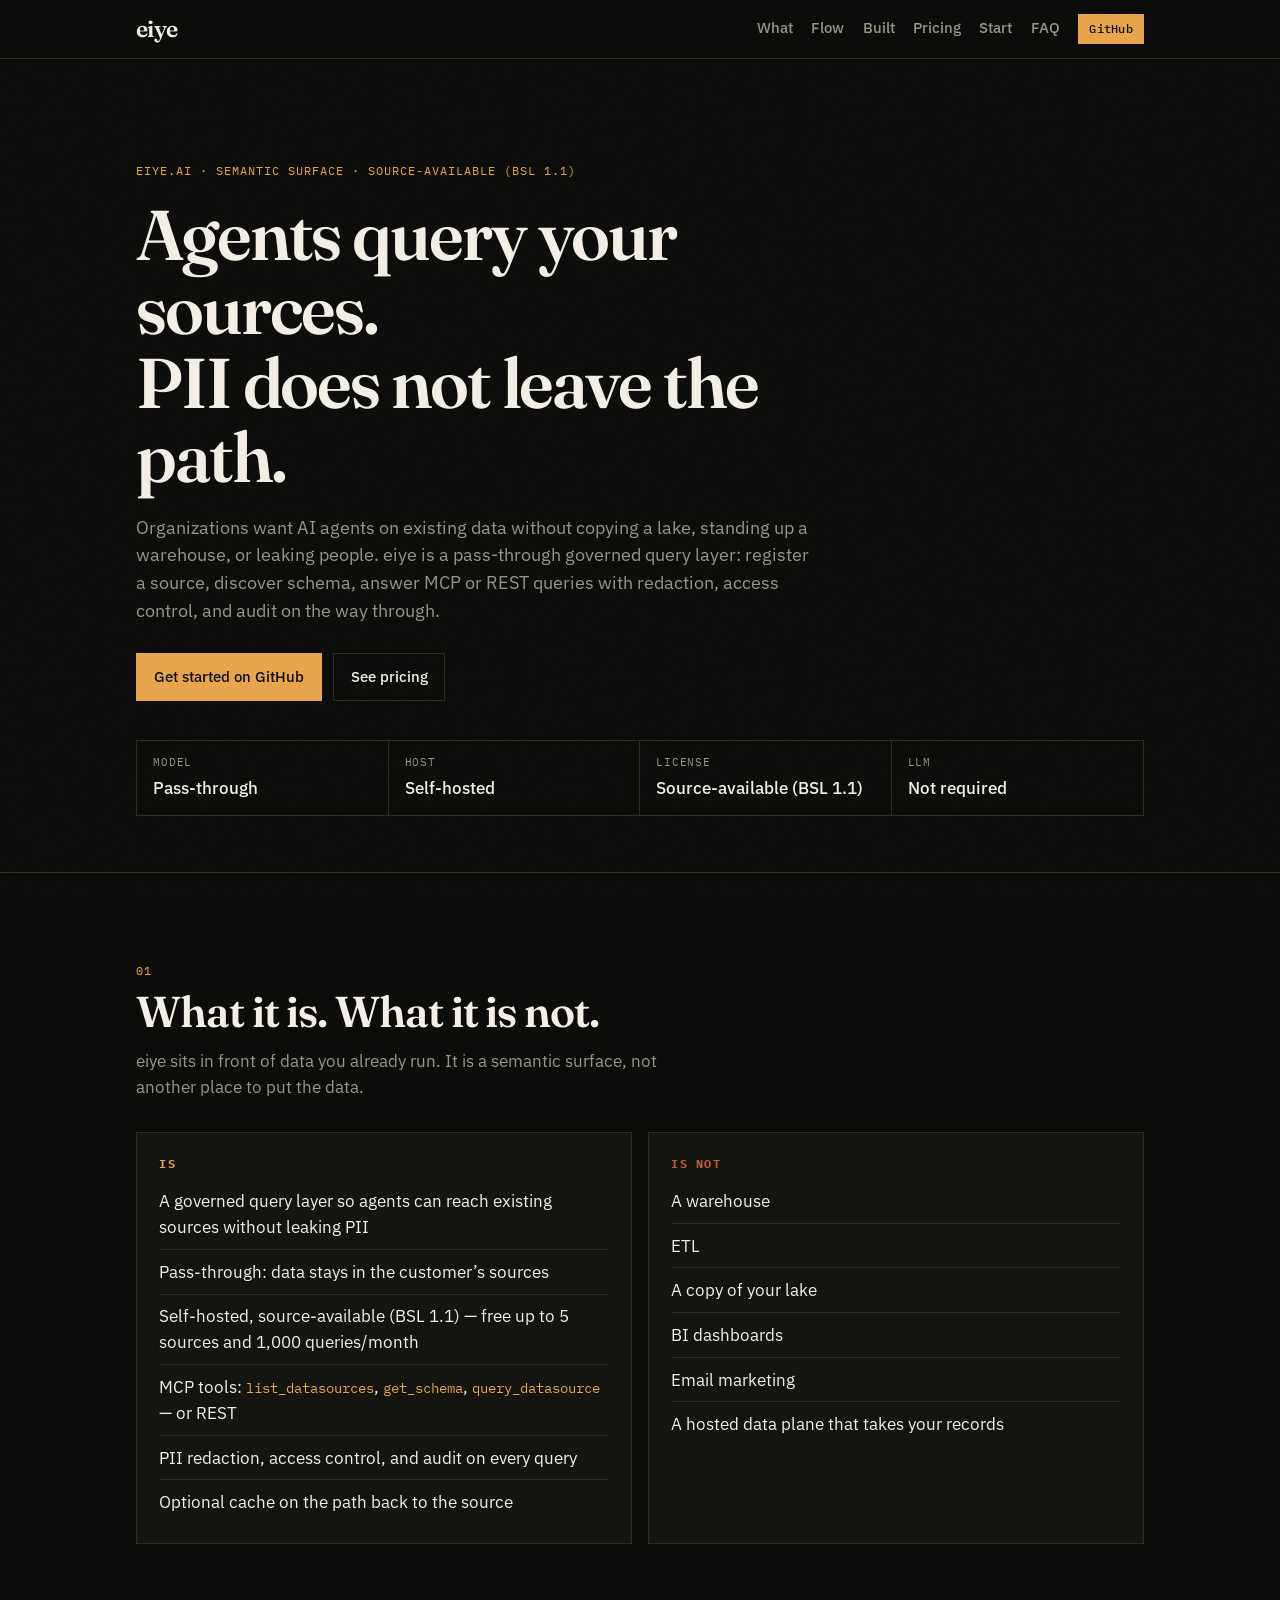
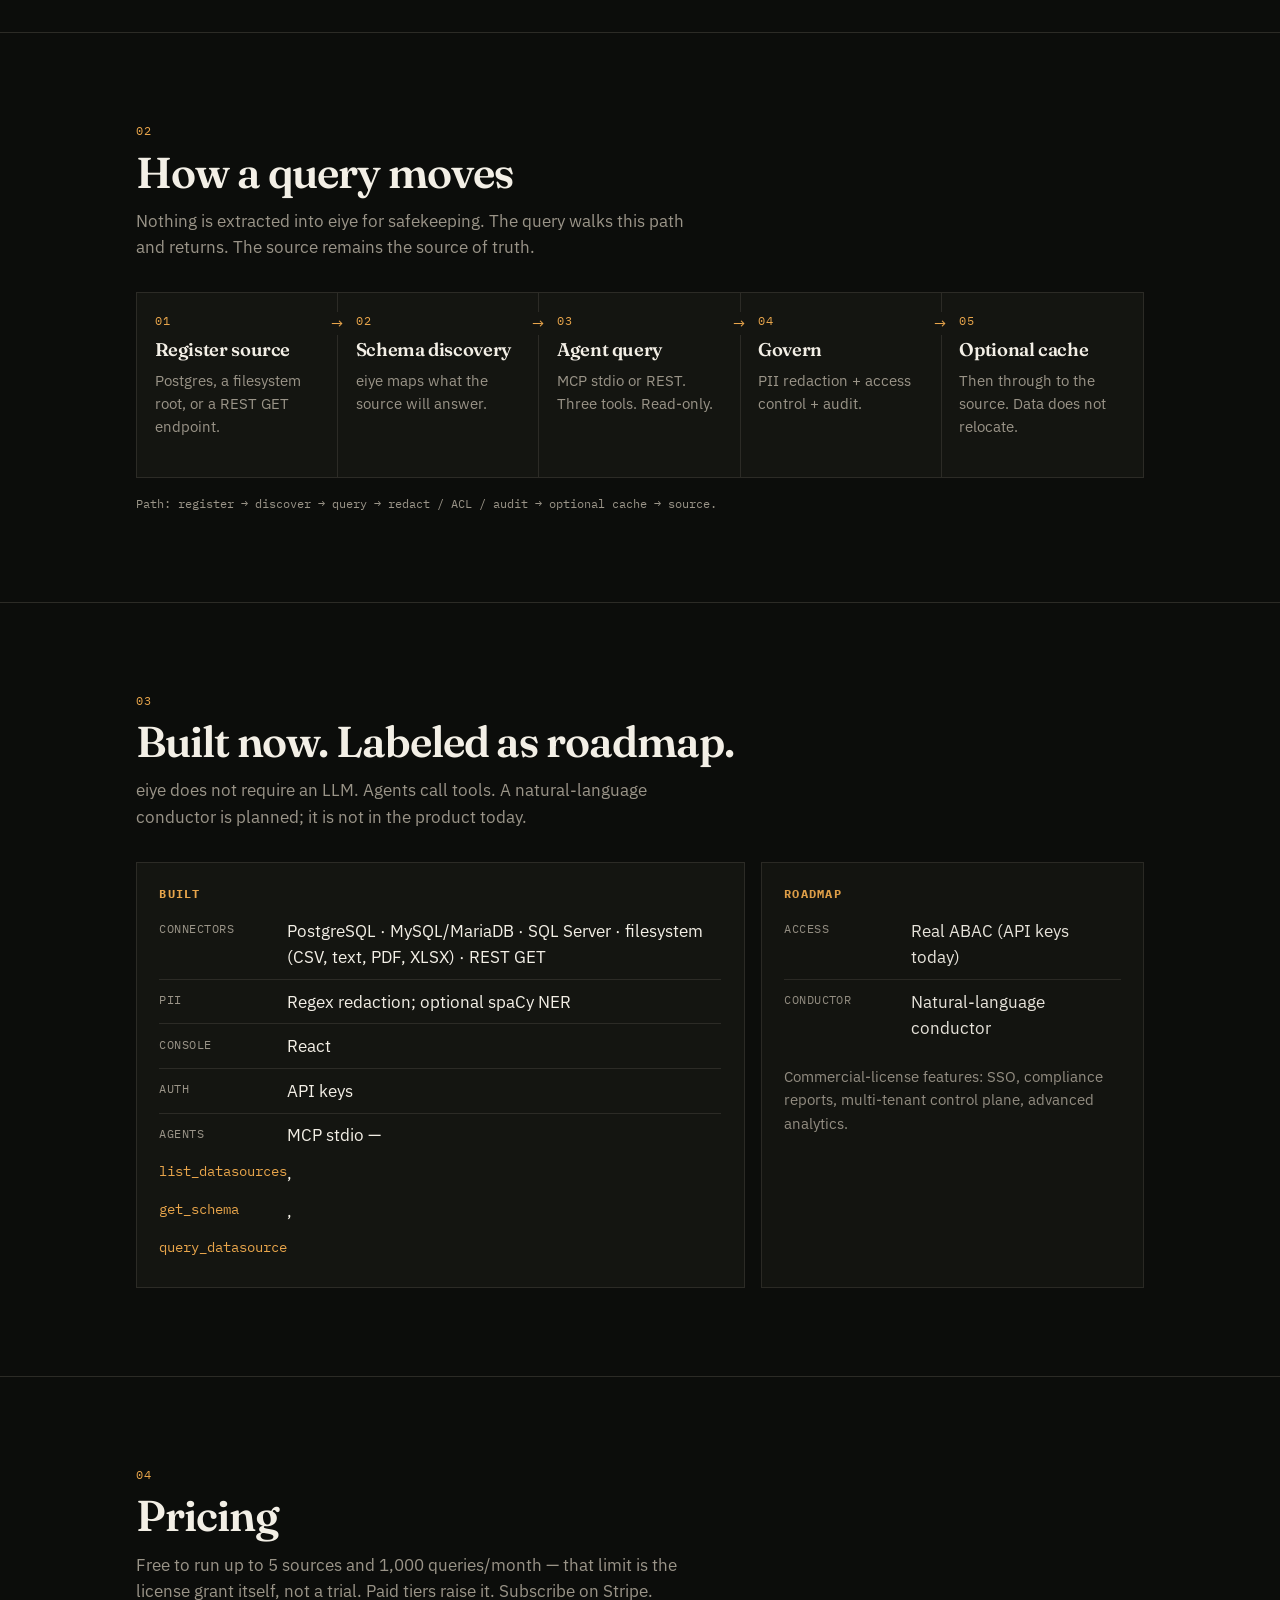
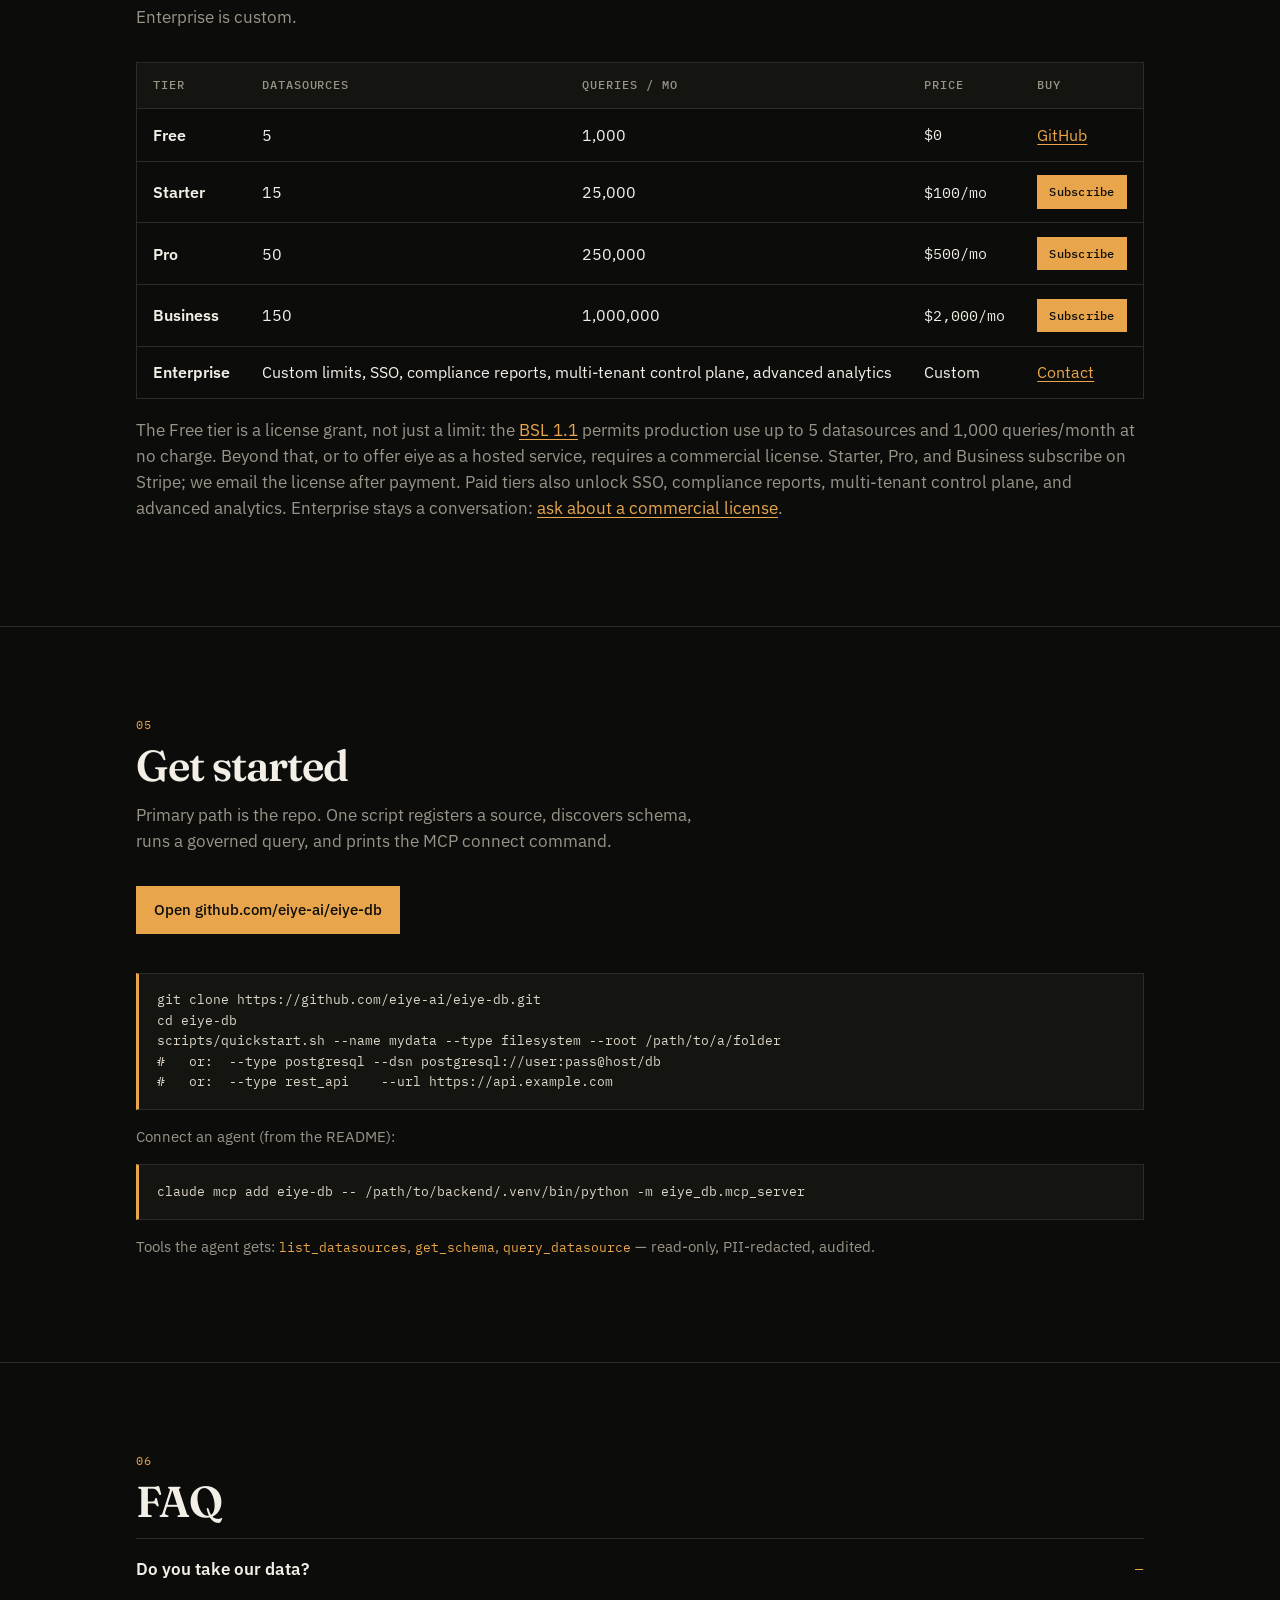
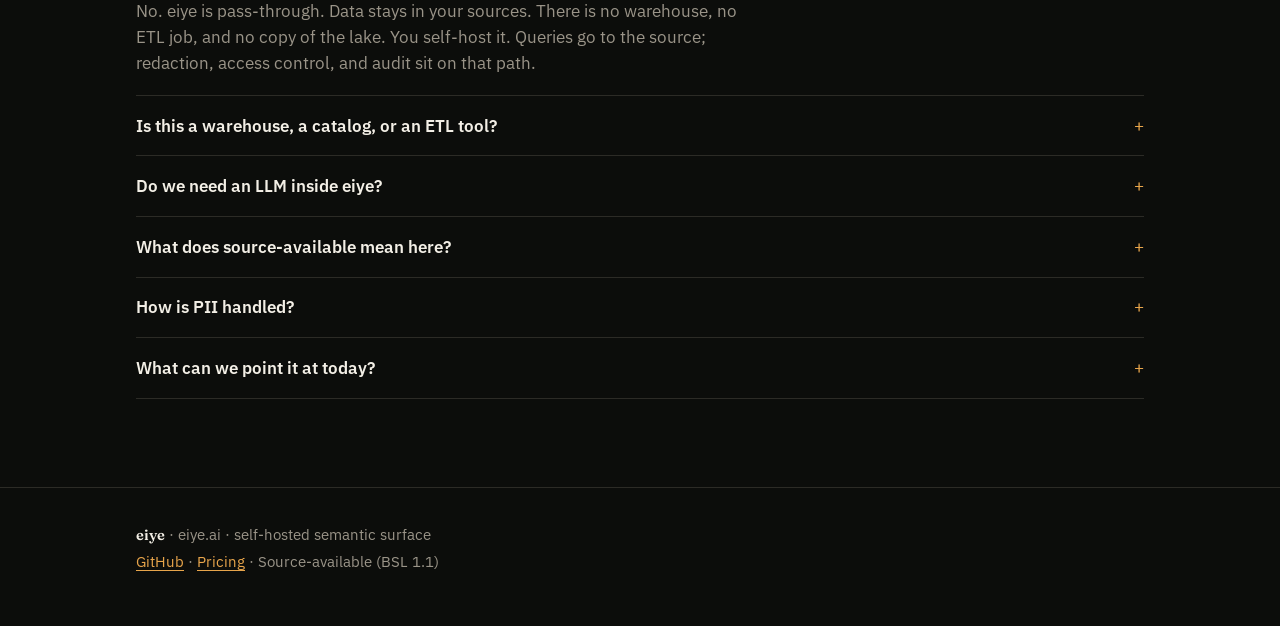
==== commit 5202427e: "Add MySQL/MariaDB and SQL Server connectors; close unimplemented types DataSourceType previously dec" ====
--- a/docs/index.html
+++ b/docs/index.html
@@ -127,7 +127,7 @@
           <article class="panel">
             <h3>Built</h3>
             <ul class="spec-list">
-              <li><span>Connectors</span> PostgreSQL · filesystem (CSV, text, PDF, XLSX) · REST GET</li>
+              <li><span>Connectors</span> PostgreSQL · MySQL/MariaDB · SQL Server · filesystem (CSV, text, PDF, XLSX) · REST GET</li>
               <li><span>PII</span> Regex redaction; optional spaCy NER</li>
               <li><span>Console</span> React</li>
               <li><span>Auth</span> API keys</li>
@@ -137,7 +137,6 @@
           <article class="panel dim">
             <h3>Roadmap</h3>
             <ul class="spec-list">
-              <li><span>Connectors</span> MySQL, MongoDB, Google Drive, Email (IMAP), GitHub/GitLab</li>
               <li><span>Access</span> Real ABAC (API keys today)</li>
               <li><span>Conductor</span> Natural-language conductor</li>
             </ul>
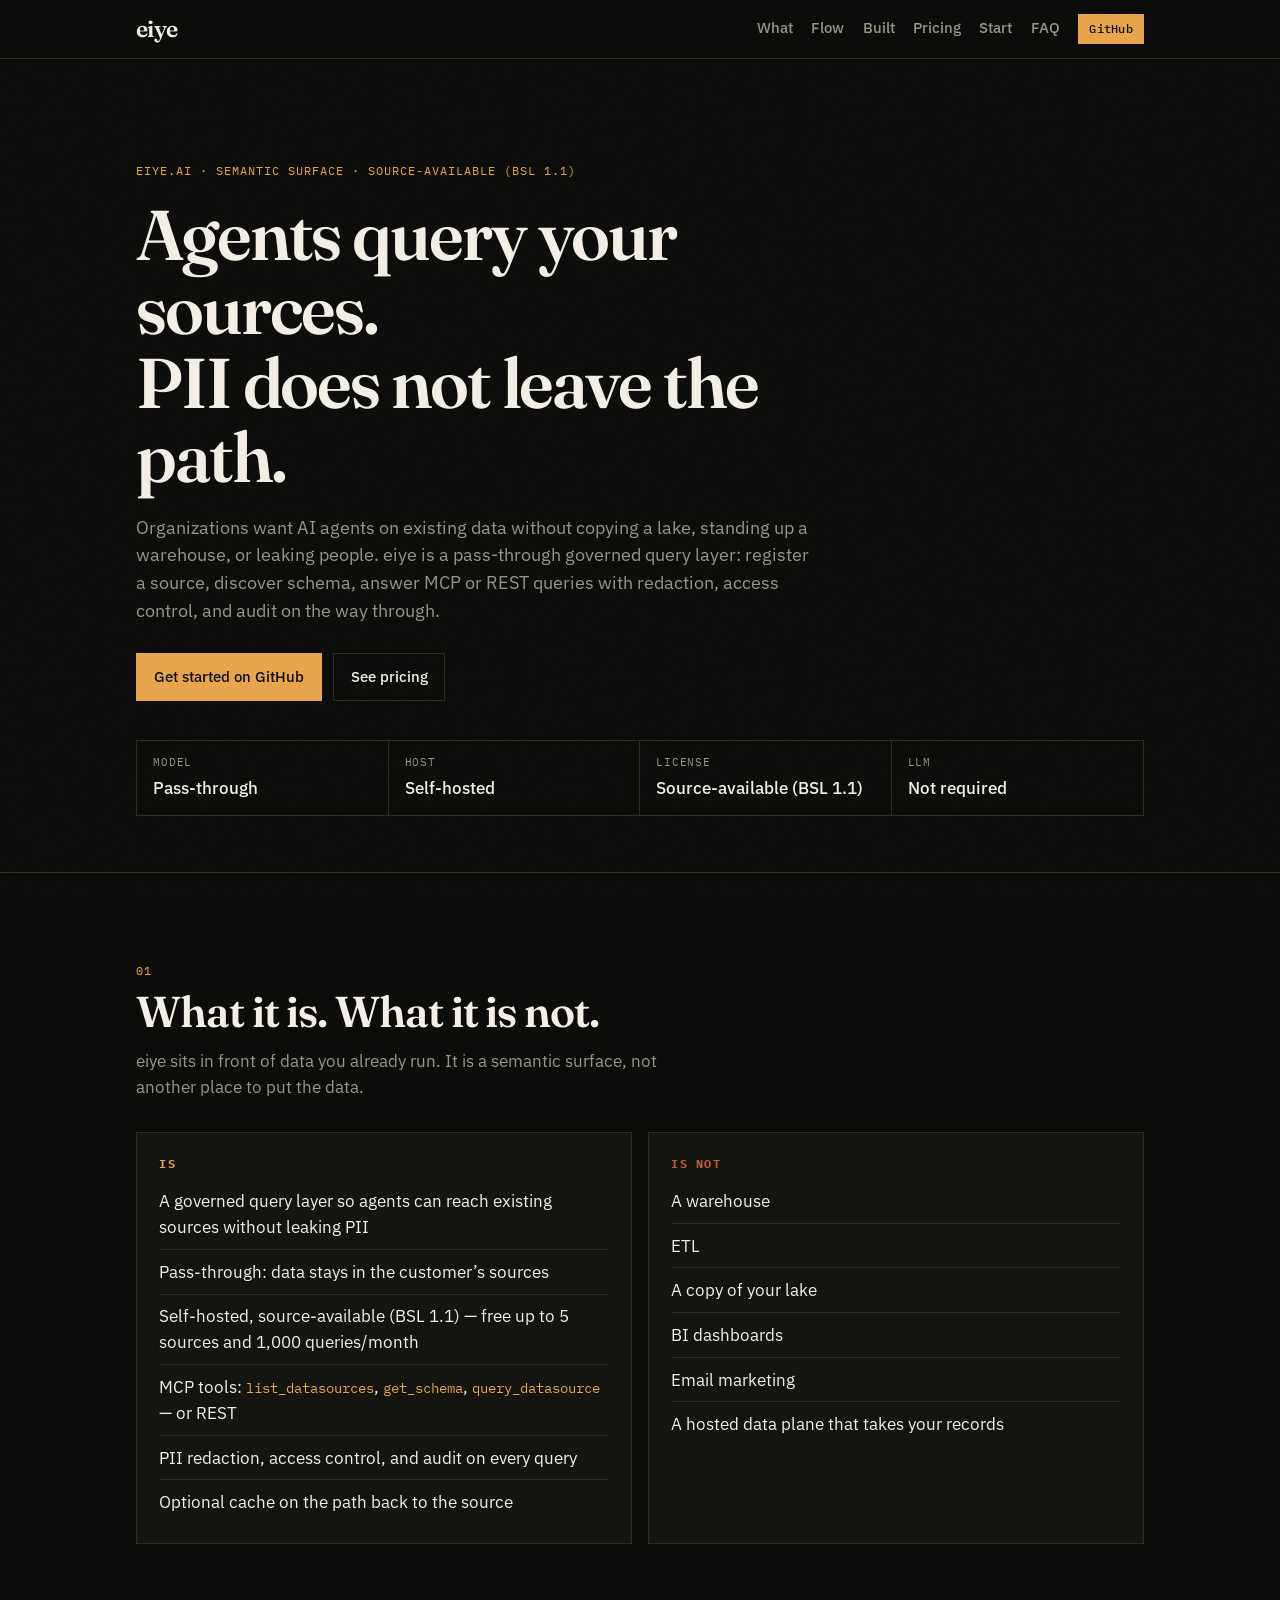
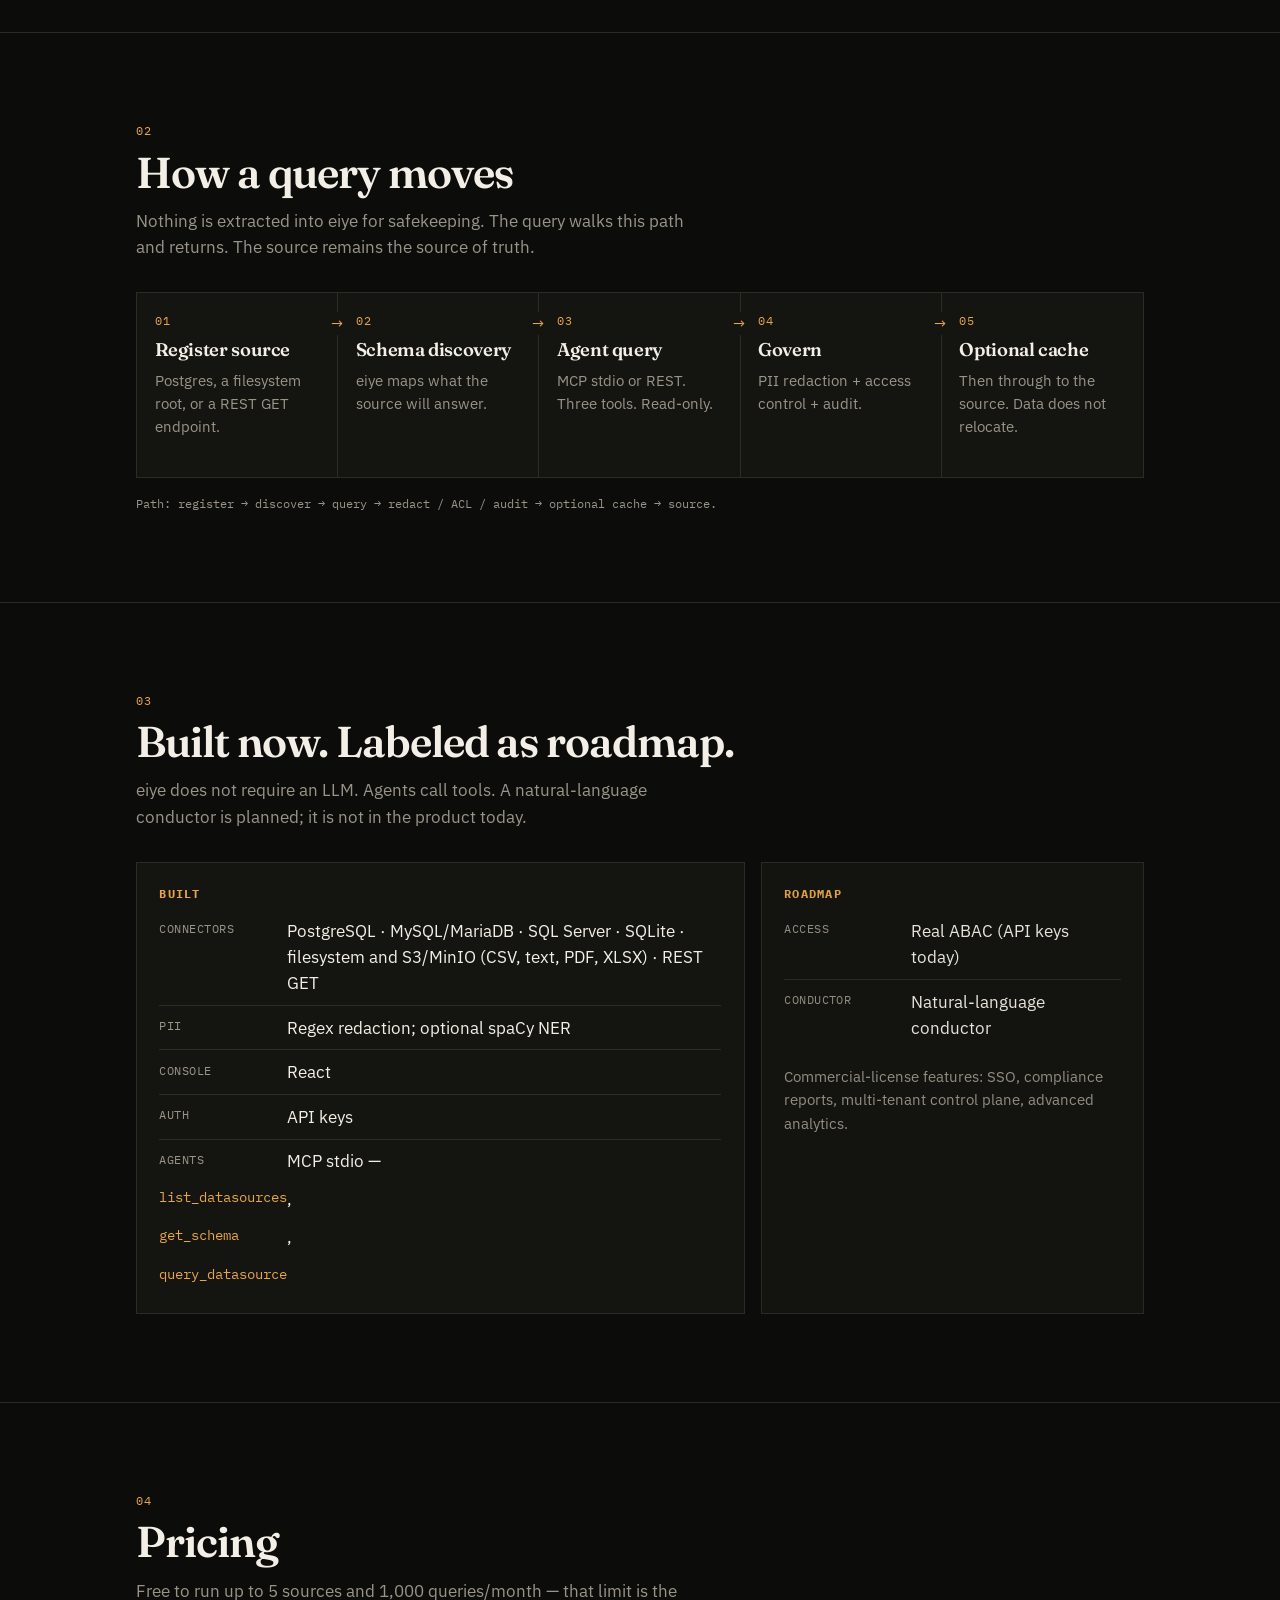
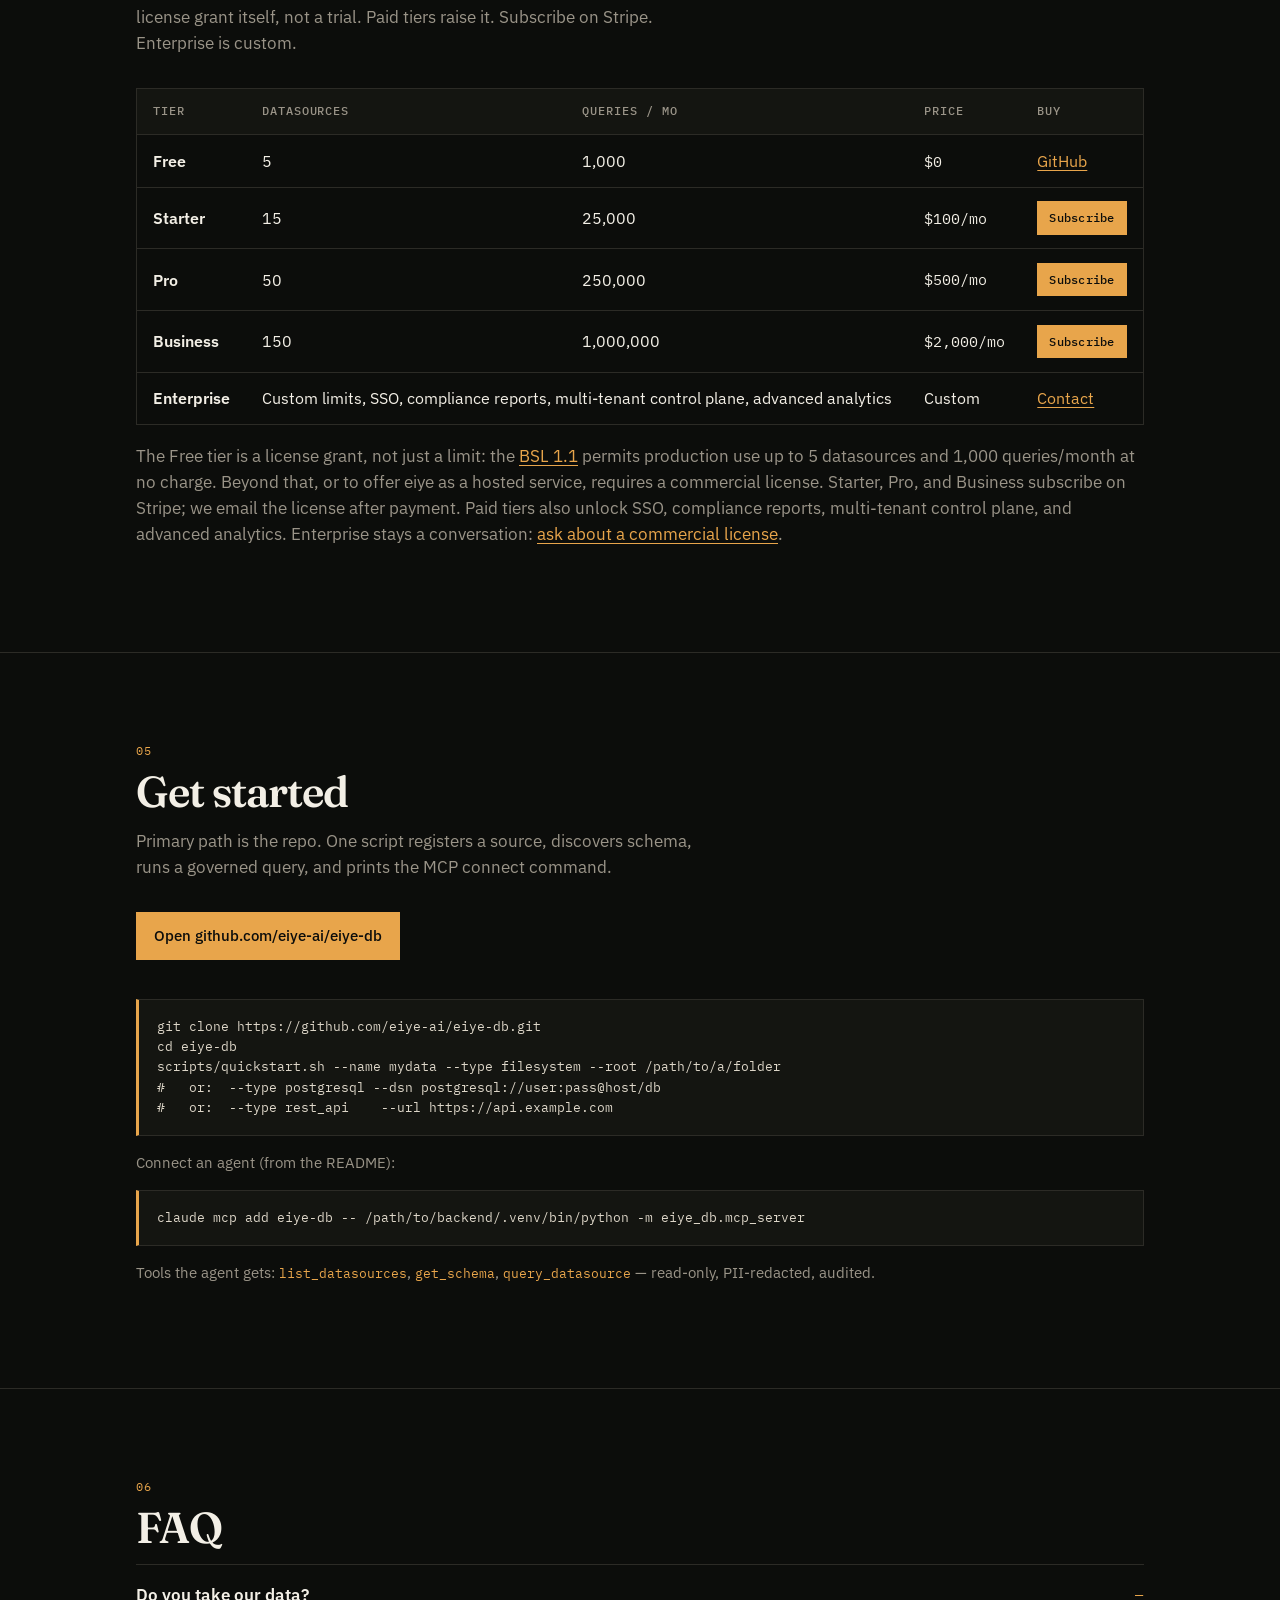
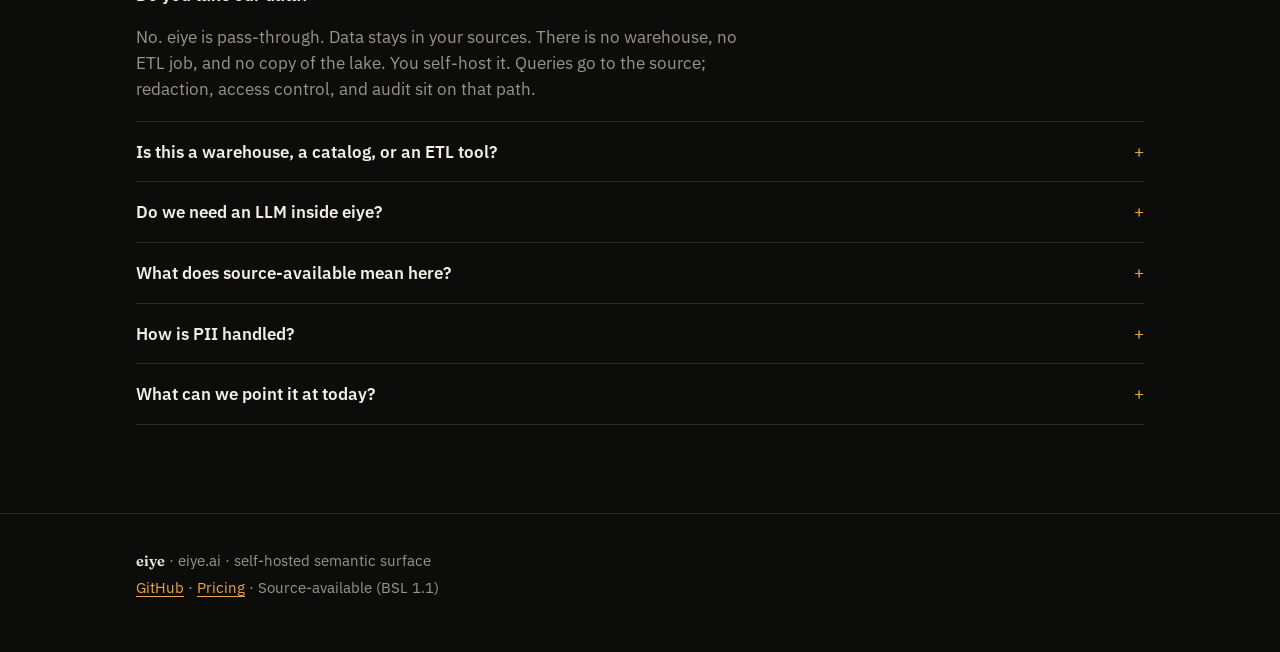
==== commit 76818142: "Add SQLite and S3-compatible connectors; share the document extractors Both were next in NEXT_CONNEC" ====
--- a/docs/index.html
+++ b/docs/index.html
@@ -127,7 +127,7 @@
           <article class="panel">
             <h3>Built</h3>
             <ul class="spec-list">
-              <li><span>Connectors</span> PostgreSQL · MySQL/MariaDB · SQL Server · filesystem (CSV, text, PDF, XLSX) · REST GET</li>
+              <li><span>Connectors</span> PostgreSQL · MySQL/MariaDB · SQL Server · SQLite · filesystem and S3/MinIO (CSV, text, PDF, XLSX) · REST GET</li>
               <li><span>PII</span> Regex redaction; optional spaCy NER</li>
               <li><span>Console</span> React</li>
               <li><span>Auth</span> API keys</li>
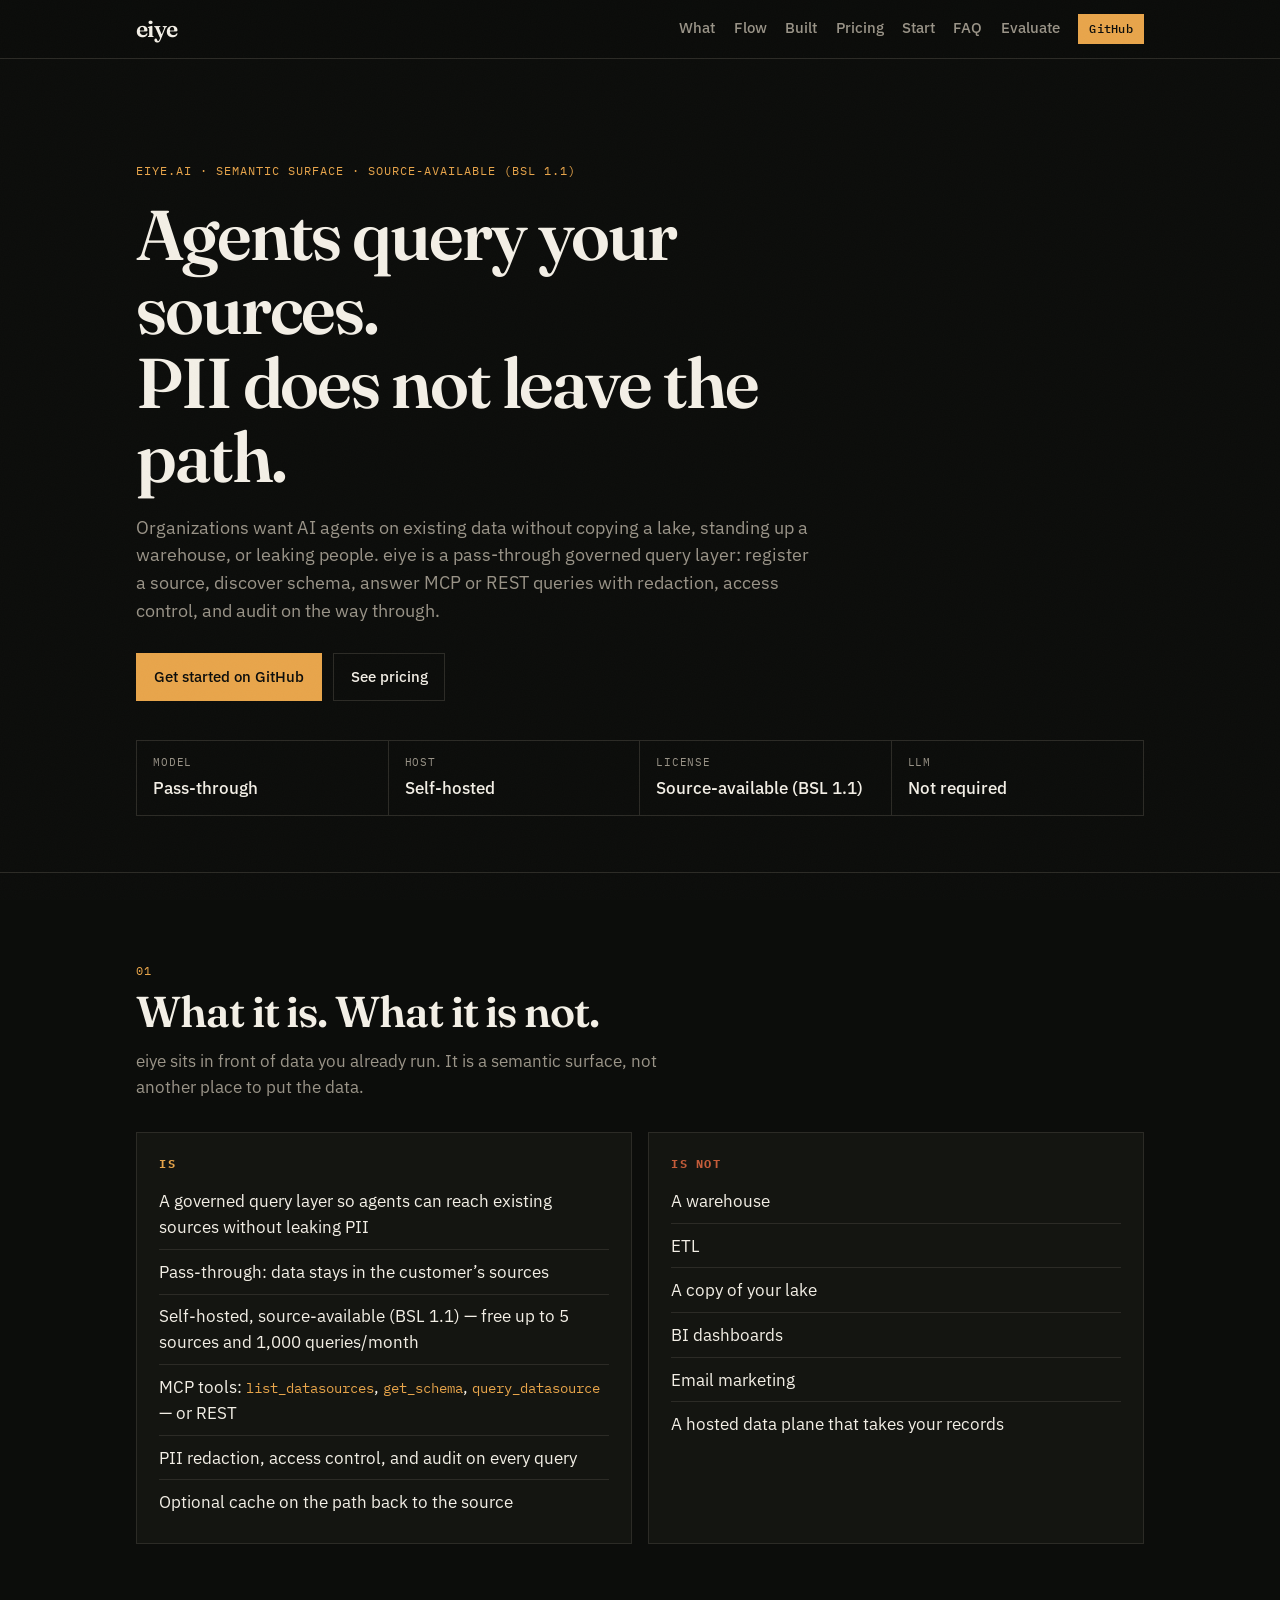
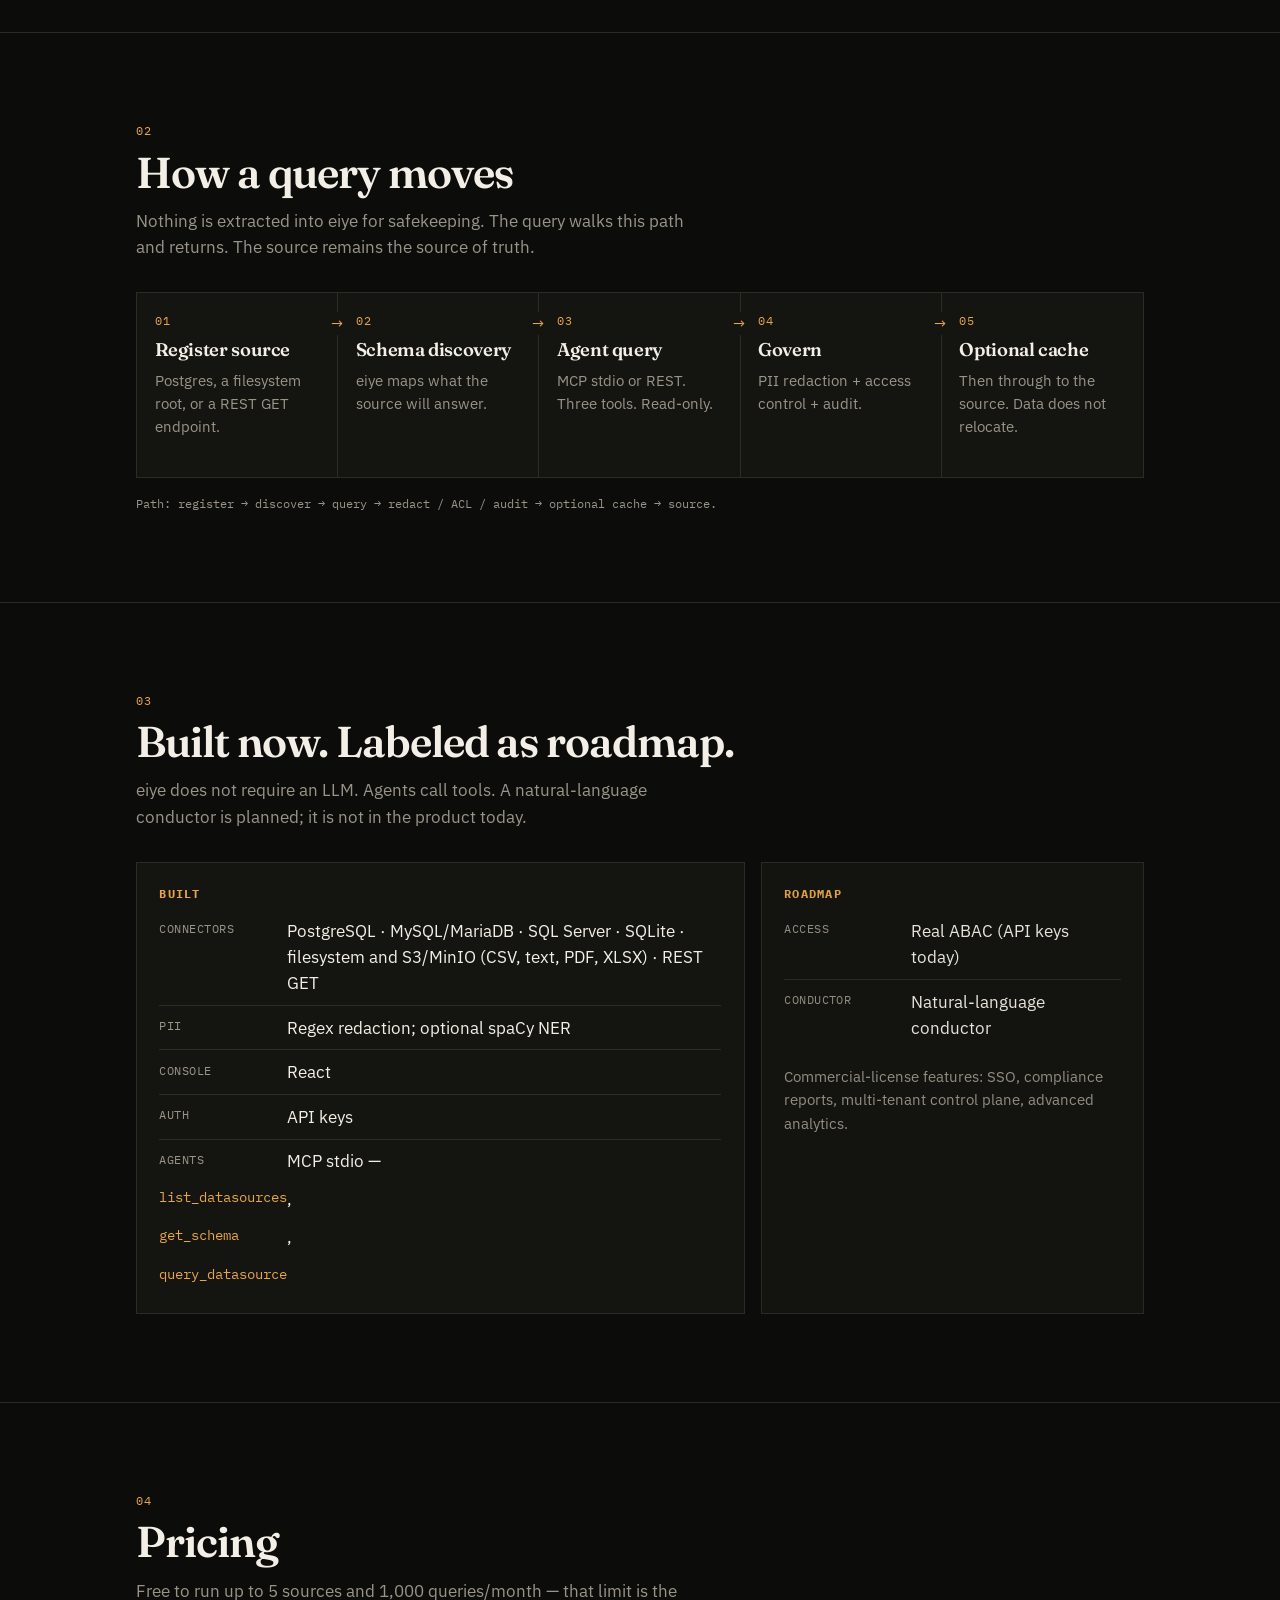
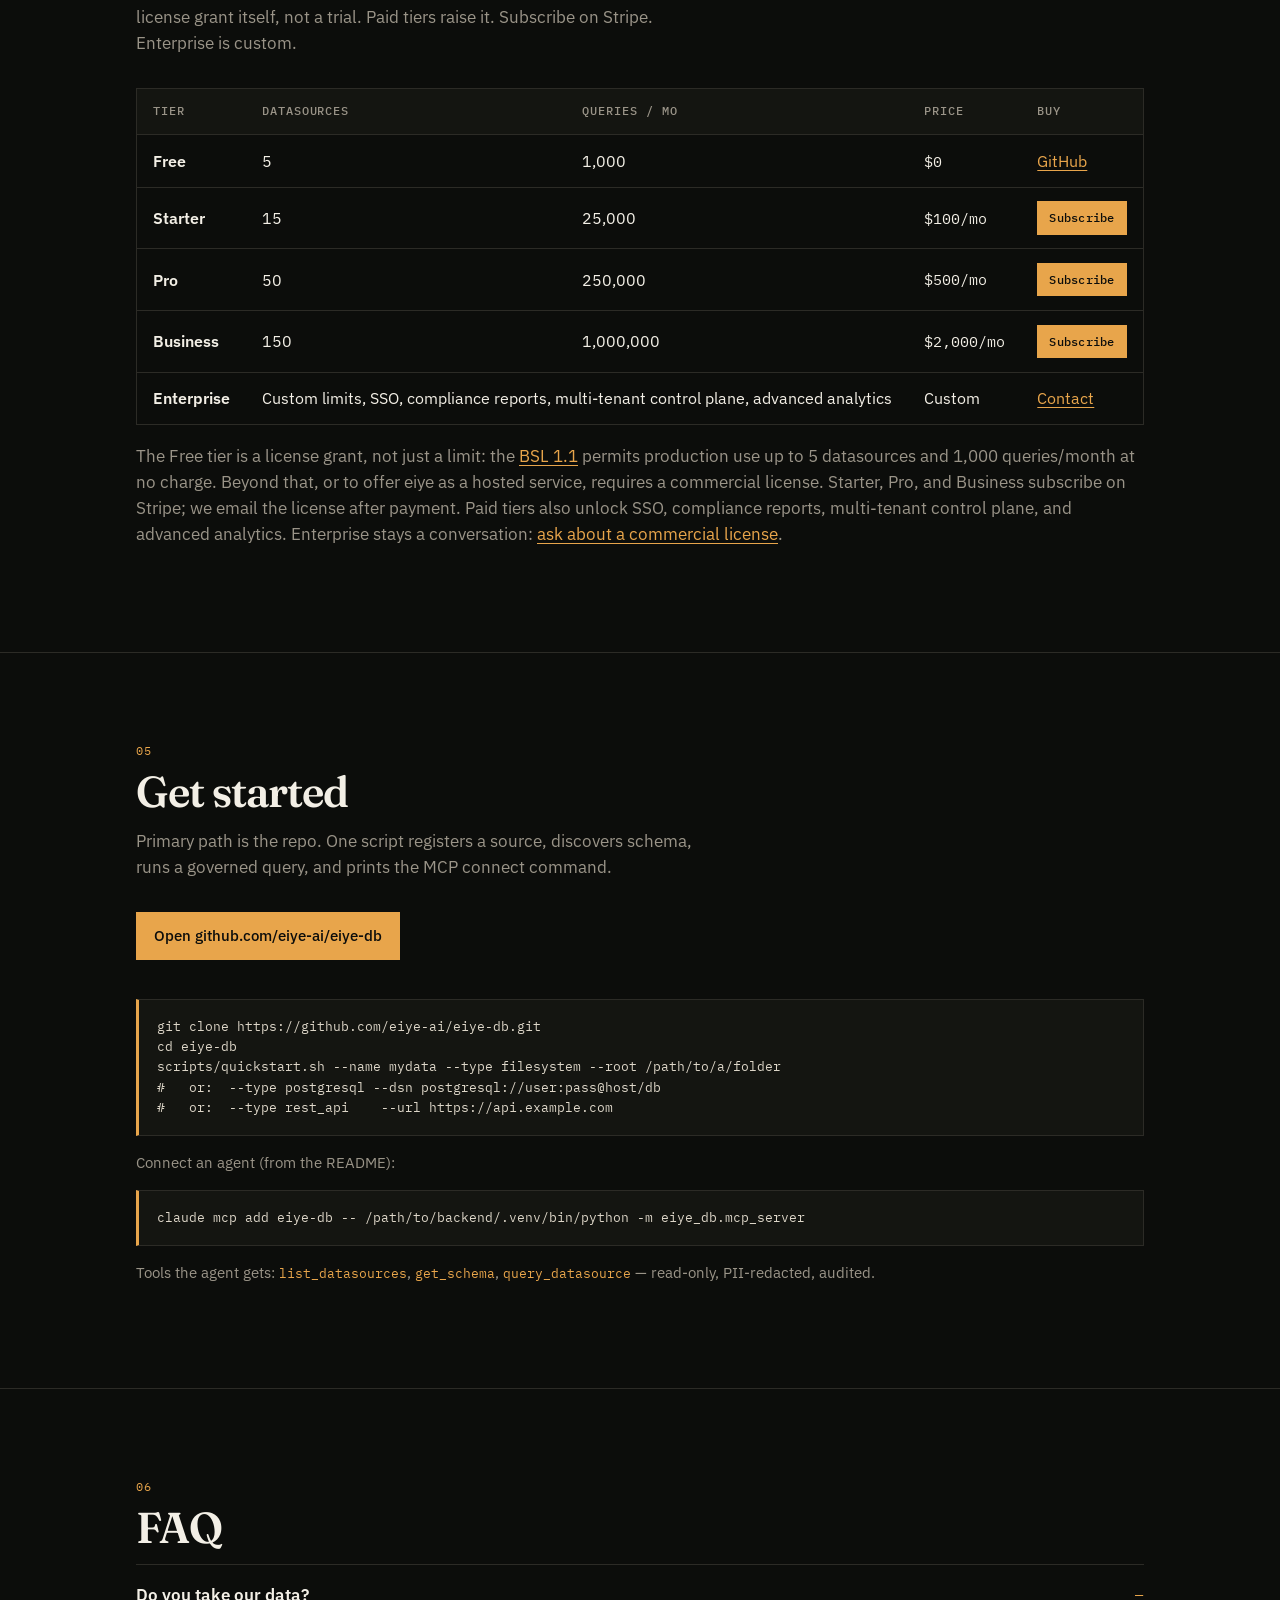
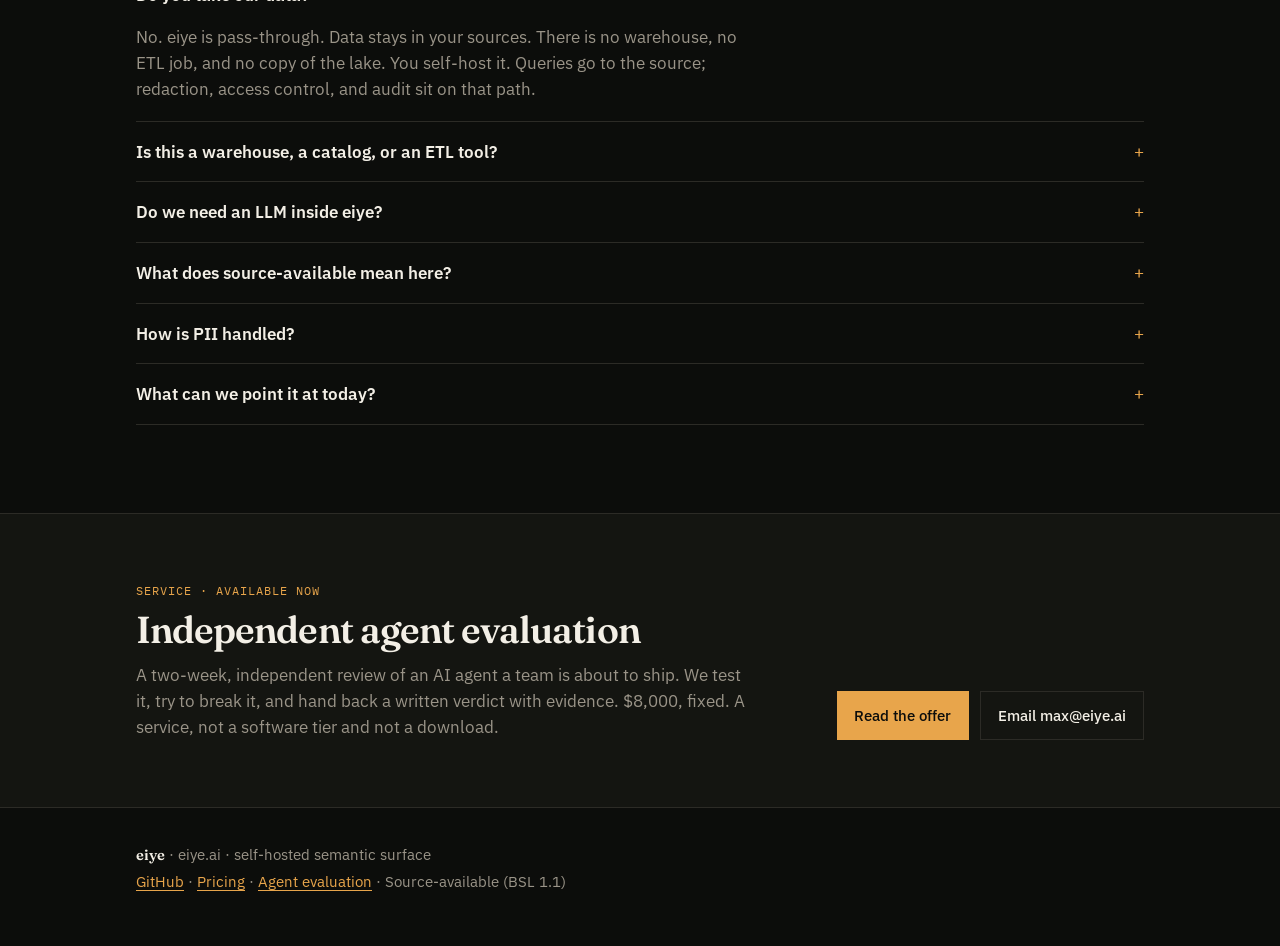
==== commit 1fc8d462: "Add the independent agent evaluation offer to the public site Keep the eiye_db page as the product f" ====
--- a/docs/index.html
+++ b/docs/index.html
@@ -26,6 +26,7 @@
         <a href="#pricing">Pricing</a>
         <a href="#start">Start</a>
         <a href="#faq">FAQ</a>
+        <a href="evaluation/">Evaluate</a>
         <a class="nav-github" href="https://github.com/eiye-ai/eiye-db">GitHub</a>
       </nav>
     </div>
@@ -255,6 +256,20 @@
         </div>
       </div>
     </section>
+
+    <section class="offer-band" id="evaluate" aria-labelledby="evaluate-title">
+      <div class="wrap offer-band-inner">
+        <div>
+          <p class="kicker">Service · available now</p>
+          <h2 id="evaluate-title">Independent agent evaluation</h2>
+          <p>A two-week, independent review of an AI agent a team is about to ship. We test it, try to break it, and hand back a written verdict with evidence. $8,000, fixed. A service, not a software tier and not a download.</p>
+        </div>
+        <div class="cta-row">
+          <a class="btn btn-primary" href="evaluation/">Read the offer</a>
+          <a class="btn btn-ghost" data-mailto="evaluation" href="mailto:max@eiye.ai?subject=Independent%20agent%20evaluation">Email max@eiye.ai</a>
+        </div>
+      </div>
+    </section>
   </main>
 
   <footer class="site-footer">
@@ -263,6 +278,7 @@
       <p>
         <a href="https://github.com/eiye-ai/eiye-db">GitHub</a>
         · <a href="#pricing">Pricing</a>
+        · <a href="evaluation/">Agent evaluation</a>
         · Source-available (BSL 1.1)
       </p>
     </div>
--- a/docs/styles.css
+++ b/docs/styles.css
@@ -104,7 +104,8 @@
   font-size: 0.92rem;
   font-weight: 500;
 }
-.nav a:hover { color: var(--ink); }
+.nav a:hover,
+.nav a[aria-current="page"] { color: var(--ink); }
 .nav-github {
   color: var(--bg) !important;
   background: var(--amber);
@@ -426,6 +427,61 @@
 }
 .footer-inner p { margin: 0.25rem 0; }
 .footer-inner strong { color: var(--ink); font-family: var(--serif); font-weight: 600; }
+
+.steps {
+  list-style: none;
+  margin: 0;
+  padding: 0;
+  border: 1px solid var(--line);
+  background: var(--bg-2);
+}
+.steps li {
+  display: grid;
+  grid-template-columns: 3rem 1fr;
+  gap: 0.35rem 0.85rem;
+  padding: 1.15rem 1.25rem 1.2rem;
+  border-bottom: 1px solid var(--line);
+}
+.steps li:last-child { border-bottom: 0; }
+.steps strong {
+  display: block;
+  font-family: var(--serif);
+  font-weight: 600;
+  font-size: 1.2rem;
+  letter-spacing: -0.02em;
+  margin-bottom: 0.2rem;
+}
+.steps p { margin: 0; color: var(--muted); }
+.panel .cta-row { margin: 1.15rem 0 0; }
+.panel .prose { margin: 0; max-width: 68ch; }
+
+.offer-band {
+  padding: clamp(2.6rem, 6vw, 4.2rem) 0;
+  background: var(--bg-2);
+  border-bottom: 1px solid var(--line);
+}
+.offer-band-inner {
+  display: grid;
+  grid-template-columns: minmax(0, 1fr) auto;
+  gap: 1.5rem 2.5rem;
+  align-items: end;
+}
+.offer-band .kicker { margin-bottom: 0.55rem; }
+.offer-band h2 {
+  font-family: var(--serif);
+  font-optical-sizing: auto;
+  font-weight: 600;
+  font-size: clamp(1.7rem, 3.5vw, 2.35rem);
+  letter-spacing: -0.025em;
+  line-height: 1.12;
+  margin: 0 0 0.65rem;
+}
+.offer-band p:not(.kicker) { margin: 0; max-width: 62ch; color: var(--muted); }
+.offer-band .cta-row { margin: 0; }
+
+@media (max-width: 760px) {
+  .offer-band-inner { grid-template-columns: 1fr; align-items: start; }
+}
 
 @media (max-width: 900px) {
   .spec-strip { grid-template-columns: 1fr 1fr; }
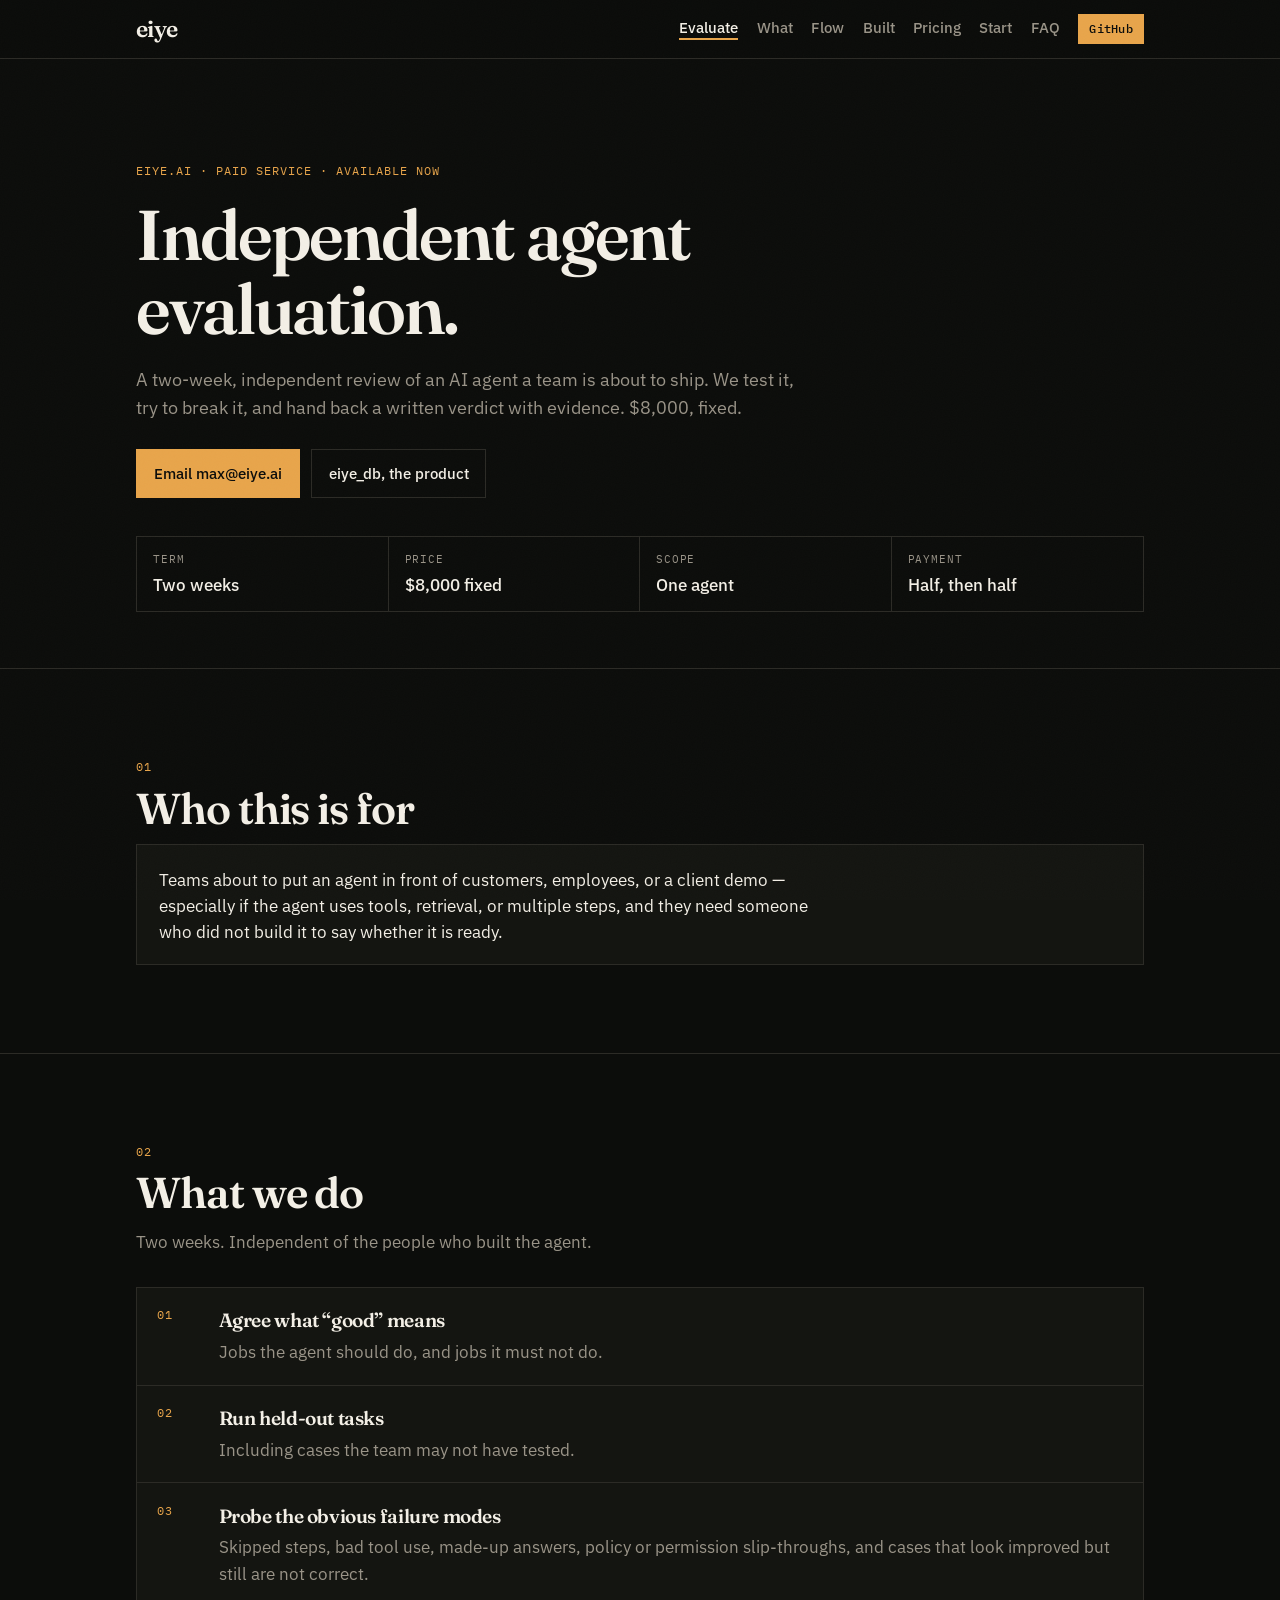
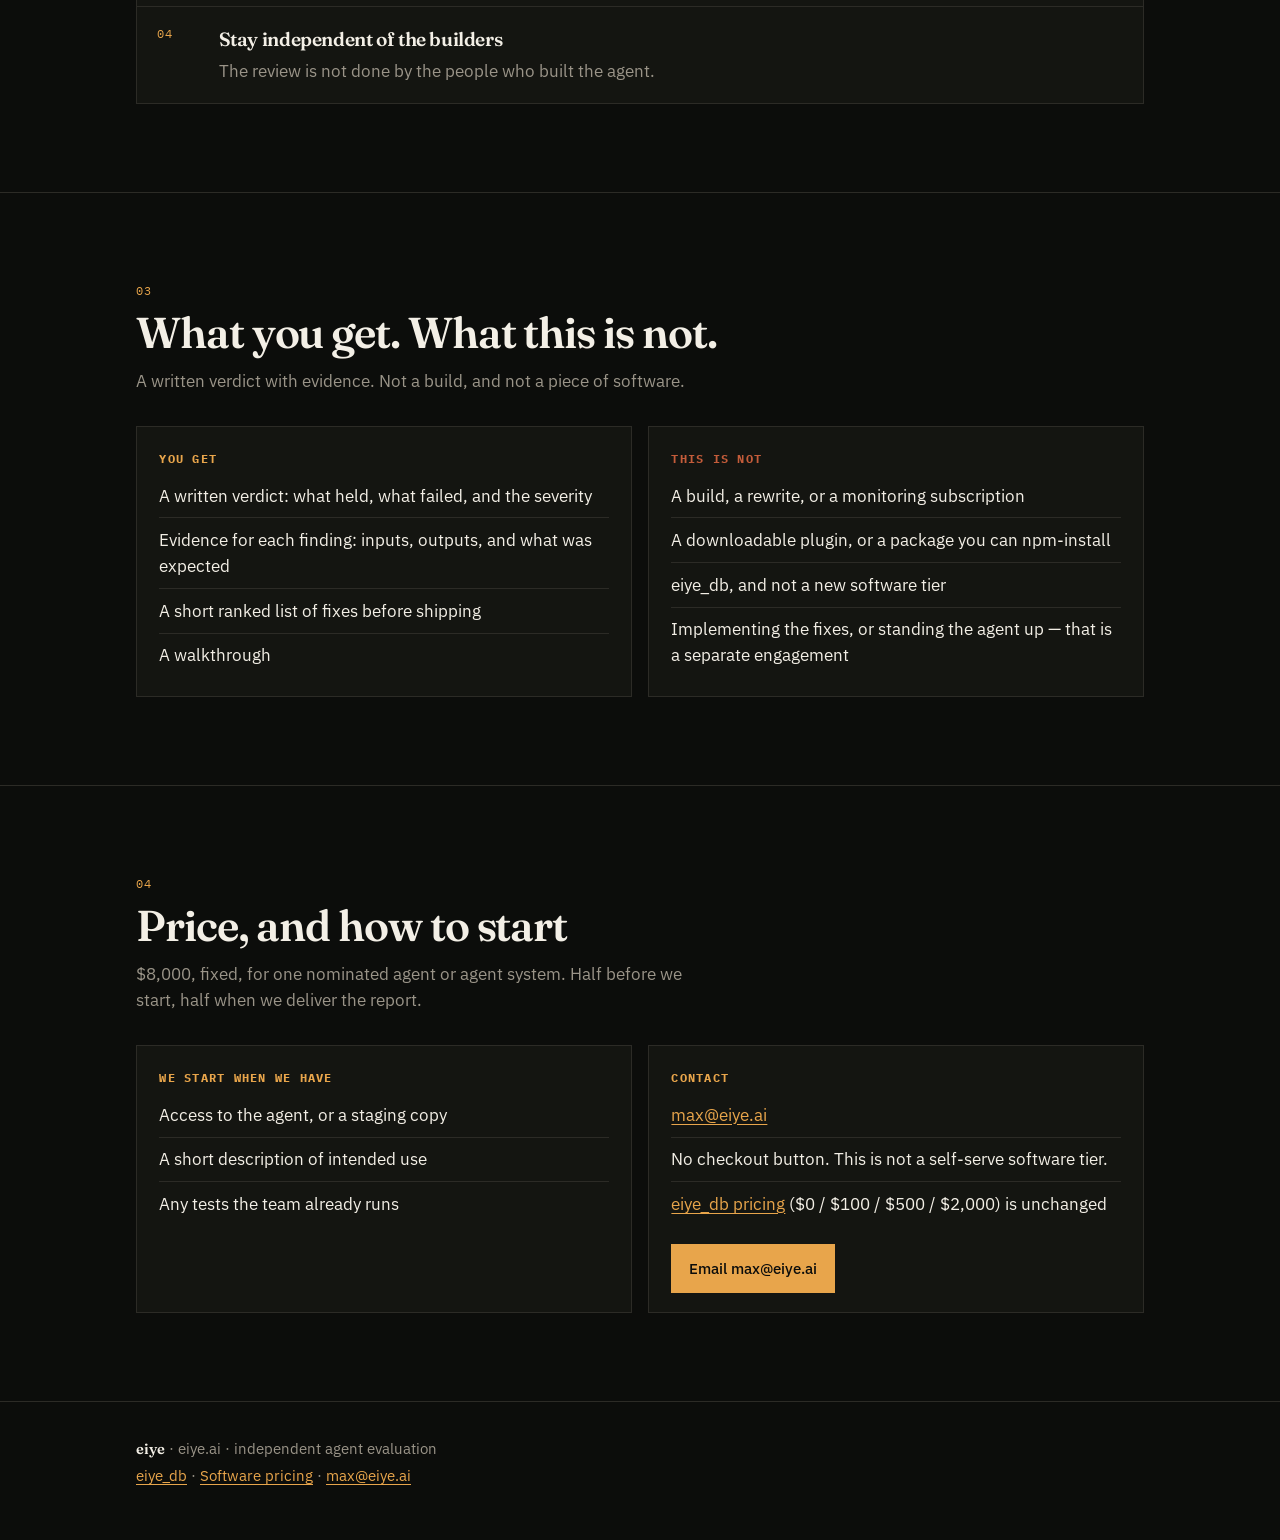
==== commit 0f2b71b7: "Make independent agent evaluation the eiye.ai landing page Serve the evaluation offer at the site ro" ====
--- a/docs/index.html
+++ b/docs/index.html
@@ -3,12 +3,20 @@
 <head>
   <meta charset="utf-8">
   <meta name="viewport" content="width=device-width, initial-scale=1">
-  <title>eiye — governed query layer for AI agents</title>
-  <meta name="description" content="eiye is a self-hosted semantic surface. Agents query your existing sources over MCP or REST. PII is redacted. Data stays in place.">
+  <title>Independent agent evaluation — eiye</title>
+  <meta name="description" content="A two-week, independent review of an AI agent a team is about to ship. Written verdict with evidence. $8,000, fixed. Email max@eiye.ai.">
+  <link rel="canonical" href="https://eiye.ai/">
   <link rel="preconnect" href="https://fonts.googleapis.com">
   <link rel="preconnect" href="https://fonts.gstatic.com" crossorigin>
   <link href="https://fonts.googleapis.com/css2?family=Fraunces:opsz,wght@9..144,500;9..144,600;9..144,700&family=IBM+Plex+Mono:wght@400;500&family=IBM+Plex+Sans:ital,wght@0,400;0,500;0,600;1,400&display=swap" rel="stylesheet">
   <link rel="stylesheet" href="styles.css">
+  <script>
+    (function () {
+      var sections = { what: 1, flow: 1, built: 1, pricing: 1, start: 1, faq: 1 };
+      var id = location.hash.slice(1);
+      if (sections[id]) location.replace("eiye-db/#" + id);
+    })();
+  </script>
 </head>
 <body>
   <a class="skip" href="#main">Skip to content</a>
@@ -20,13 +28,13 @@
         <span></span><span></span>
       </button>
       <nav id="site-nav" class="nav" aria-label="Primary">
-        <a href="#what">What</a>
-        <a href="#flow">Flow</a>
-        <a href="#built">Built</a>
-        <a href="#pricing">Pricing</a>
-        <a href="#start">Start</a>
-        <a href="#faq">FAQ</a>
-        <a href="evaluation/">Evaluate</a>
+        <a href="#top" aria-current="page">Evaluate</a>
+        <a href="eiye-db/#what">What</a>
+        <a href="eiye-db/#flow">Flow</a>
+        <a href="eiye-db/#built">Built</a>
+        <a href="eiye-db/#pricing">Pricing</a>
+        <a href="eiye-db/#start">Start</a>
+        <a href="eiye-db/#faq">FAQ</a>
         <a class="nav-github" href="https://github.com/eiye-ai/eiye-db">GitHub</a>
       </nav>
     </div>
@@ -35,238 +43,123 @@
   <main id="main">
     <section class="hero" id="top">
       <div class="wrap">
-        <p class="kicker">eiye.ai · semantic surface · source-available (BSL 1.1)</p>
-        <h1>Agents query your sources.<br>PII does not leave the path.</h1>
-        <p class="lede">Organizations want AI agents on existing data without copying a lake, standing up a warehouse, or leaking people. eiye is a pass-through governed query layer: register a source, discover schema, answer MCP or REST queries with redaction, access control, and audit on the way through.</p>
+        <p class="kicker">eiye.ai · paid service · available now</p>
+        <h1>Independent agent evaluation.</h1>
+        <p class="lede">A two-week, independent review of an AI agent a team is about to ship. We test it, try to break it, and hand back a written verdict with evidence. $8,000, fixed.</p>
         <div class="cta-row">
-          <a class="btn btn-primary" href="https://github.com/eiye-ai/eiye-db">Get started on GitHub</a>
-          <a class="btn btn-ghost" href="#pricing">See pricing</a>
+          <a class="btn btn-primary" data-mailto="evaluation" href="mailto:max@eiye.ai?subject=Independent%20agent%20evaluation">Email max@eiye.ai</a>
+          <a class="btn btn-ghost" href="eiye-db/">eiye_db, the product</a>
         </div>
-        <dl class="spec-strip" aria-label="Product facts">
-          <div><dt>Model</dt><dd>Pass-through</dd></div>
-          <div><dt>Host</dt><dd>Self-hosted</dd></div>
-          <div><dt>License</dt><dd>Source-available (BSL 1.1)</dd></div>
-          <div><dt>LLM</dt><dd>Not required</dd></div>
+        <dl class="spec-strip" aria-label="Engagement facts">
+          <div><dt>Term</dt><dd>Two weeks</dd></div>
+          <div><dt>Price</dt><dd>$8,000 fixed</dd></div>
+          <div><dt>Scope</dt><dd>One agent</dd></div>
+          <div><dt>Payment</dt><dd>Half, then half</dd></div>
         </dl>
       </div>
     </section>
 
-    <section class="section" id="what">
+    <section class="section" id="who">
       <div class="wrap">
         <p class="section-n">01</p>
-        <h2>What it is. What it is not.</h2>
-        <p class="section-lead">eiye sits in front of data you already run. It is a semantic surface, not another place to put the data.</p>
+        <h2>Who this is for</h2>
+        <article class="panel">
+          <p class="prose">Teams about to put an agent in front of customers, employees, or a client demo — especially if the agent uses tools, retrieval, or multiple steps, and they need someone who did not build it to say whether it is ready.</p>
+        </article>
+      </div>
+    </section>
+
+    <section class="section" id="work">
+      <div class="wrap">
+        <p class="section-n">02</p>
+        <h2>What we do</h2>
+        <p class="section-lead">Two weeks. Independent of the people who built the agent.</p>
+        <ol class="steps">
+          <li>
+            <span class="flow-n">01</span>
+            <div>
+              <strong>Agree what “good” means</strong>
+              <p>Jobs the agent should do, and jobs it must not do.</p>
+            </div>
+          </li>
+          <li>
+            <span class="flow-n">02</span>
+            <div>
+              <strong>Run held-out tasks</strong>
+              <p>Including cases the team may not have tested.</p>
+            </div>
+          </li>
+          <li>
+            <span class="flow-n">03</span>
+            <div>
+              <strong>Probe the obvious failure modes</strong>
+              <p>Skipped steps, bad tool use, made-up answers, policy or permission slip-throughs, and cases that look improved but still are not correct.</p>
+            </div>
+          </li>
+          <li>
+            <span class="flow-n">04</span>
+            <div>
+              <strong>Stay independent of the builders</strong>
+              <p>The review is not done by the people who built the agent.</p>
+            </div>
+          </li>
+        </ol>
+      </div>
+    </section>
+
+    <section class="section" id="deliver">
+      <div class="wrap">
+        <p class="section-n">03</p>
+        <h2>What you get. What this is not.</h2>
+        <p class="section-lead">A written verdict with evidence. Not a build, and not a piece of software.</p>
         <div class="split">
-          <article class="panel is">
-            <h3>Is</h3>
+          <article class="panel">
+            <h3>You get</h3>
             <ul>
-              <li>A governed query layer so agents can reach existing sources without leaking PII</li>
-              <li>Pass-through: data stays in the customer’s sources</li>
-              <li>Self-hosted, source-available (BSL 1.1) — free up to 5 sources and 1,000 queries/month</li>
-              <li>MCP tools: <code>list_datasources</code>, <code>get_schema</code>, <code>query_datasource</code> — or REST</li>
-              <li>PII redaction, access control, and audit on every query</li>
-              <li>Optional cache on the path back to the source</li>
+              <li>A written verdict: what held, what failed, and the severity</li>
+              <li>Evidence for each finding: inputs, outputs, and what was expected</li>
+              <li>A short ranked list of fixes before shipping</li>
+              <li>A walkthrough</li>
             </ul>
           </article>
           <article class="panel is-not">
-            <h3>Is not</h3>
+            <h3>This is not</h3>
             <ul>
-              <li>A warehouse</li>
-              <li>ETL</li>
-              <li>A copy of your lake</li>
-              <li>BI dashboards</li>
-              <li>Email marketing</li>
-              <li>A hosted data plane that takes your records</li>
+              <li>A build, a rewrite, or a monitoring subscription</li>
+              <li>A downloadable plugin, or a package you can npm-install</li>
+              <li>eiye_db, and not a new software tier</li>
+              <li>Implementing the fixes, or standing the agent up — that is a separate engagement</li>
             </ul>
           </article>
         </div>
       </div>
     </section>
 
-    <section class="section" id="flow">
+    <section class="section" id="price">
       <div class="wrap">
-        <p class="section-n">02</p>
-        <h2>How a query moves</h2>
-        <p class="section-lead">Nothing is extracted into eiye for safekeeping. The query walks this path and returns. The source remains the source of truth.</p>
-        <ol class="flow" aria-label="Query path">
-          <li>
-            <span class="flow-n">01</span>
-            <strong>Register source</strong>
-            <span>Postgres, a filesystem root, or a REST GET endpoint.</span>
-          </li>
-          <li>
-            <span class="flow-n">02</span>
-            <strong>Schema discovery</strong>
-            <span>eiye maps what the source will answer.</span>
-          </li>
-          <li>
-            <span class="flow-n">03</span>
-            <strong>Agent query</strong>
-            <span>MCP stdio or REST. Three tools. Read-only.</span>
-          </li>
-          <li>
-            <span class="flow-n">04</span>
-            <strong>Govern</strong>
-            <span>PII redaction + access control + audit.</span>
-          </li>
-          <li>
-            <span class="flow-n">05</span>
-            <strong>Optional cache</strong>
-            <span>Then through to the source. Data does not relocate.</span>
-          </li>
-        </ol>
-        <p class="flow-note">Path: register → discover → query → redact / ACL / audit → optional cache → source.</p>
-      </div>
-    </section>
-
-    <section class="section" id="built">
-      <div class="wrap">
-        <p class="section-n">03</p>
-        <h2>Built now. Labeled as roadmap.</h2>
-        <p class="section-lead">eiye does not require an LLM. Agents call tools. A natural-language conductor is planned; it is not in the product today.</p>
-        <div class="split split-uneven">
+        <p class="section-n">04</p>
+        <h2>Price, and how to start</h2>
+        <p class="section-lead">$8,000, fixed, for one nominated agent or agent system. Half before we start, half when we deliver the report.</p>
+        <div class="split">
           <article class="panel">
-            <h3>Built</h3>
-            <ul class="spec-list">
-              <li><span>Connectors</span> PostgreSQL · MySQL/MariaDB · SQL Server · SQLite · filesystem and S3/MinIO (CSV, text, PDF, XLSX) · REST GET</li>
-              <li><span>PII</span> Regex redaction; optional spaCy NER</li>
-              <li><span>Console</span> React</li>
-              <li><span>Auth</span> API keys</li>
-              <li><span>Agents</span> MCP stdio — <code>list_datasources</code>, <code>get_schema</code>, <code>query_datasource</code></li>
+            <h3>We start when we have</h3>
+            <ul>
+              <li>Access to the agent, or a staging copy</li>
+              <li>A short description of intended use</li>
+              <li>Any tests the team already runs</li>
             </ul>
           </article>
-          <article class="panel dim">
-            <h3>Roadmap</h3>
-            <ul class="spec-list">
-              <li><span>Access</span> Real ABAC (API keys today)</li>
-              <li><span>Conductor</span> Natural-language conductor</li>
+          <article class="panel">
+            <h3>Contact</h3>
+            <ul>
+              <li><a data-mailto="evaluation" href="mailto:max@eiye.ai?subject=Independent%20agent%20evaluation">max@eiye.ai</a></li>
+              <li>No checkout button. This is not a self-serve software tier.</li>
+              <li><a href="eiye-db/#pricing">eiye_db pricing</a> ($0 / $100 / $500 / $2,000) is unchanged</li>
             </ul>
-            <p class="quiet">Commercial-license features: SSO, compliance reports, multi-tenant control plane, advanced analytics.</p>
+            <div class="cta-row">
+              <a class="btn btn-primary" data-mailto="evaluation" href="mailto:max@eiye.ai?subject=Independent%20agent%20evaluation">Email max@eiye.ai</a>
+            </div>
           </article>
-        </div>
-      </div>
-    </section>
-
-    <section class="section" id="pricing">
-      <div class="wrap">
-        <p class="section-n">04</p>
-        <h2>Pricing</h2>
-        <p class="section-lead">Free to run up to 5 sources and 1,000 queries/month — that limit is the license grant itself, not a trial. Paid tiers raise it. Subscribe on Stripe. Enterprise is custom.</p>
-        <div class="table-wrap">
-          <table class="pricing">
-            <thead>
-              <tr>
-                <th scope="col">Tier</th>
-                <th scope="col">Datasources</th>
-                <th scope="col">Queries / mo</th>
-                <th scope="col">Price</th>
-                <th scope="col">Buy</th>
-              </tr>
-            </thead>
-            <tbody>
-              <tr>
-                <th scope="row">Free</th>
-                <td>5</td>
-                <td>1,000</td>
-                <td><code>$0</code></td>
-                <td><a href="https://github.com/eiye-ai/eiye-db">GitHub</a></td>
-              </tr>
-              <tr>
-                <th scope="row">Starter</th>
-                <td>15</td>
-                <td>25,000</td>
-                <td><code>$100/mo</code></td>
-                <td><a class="btn btn-primary btn-compact" href="https://buy.stripe.com/14AcMTbKPewvetF9hvf7i01" target="_blank" rel="noopener noreferrer">Subscribe</a></td>
-              </tr>
-              <tr>
-                <th scope="row">Pro</th>
-                <td>50</td>
-                <td>250,000</td>
-                <td><code>$500/mo</code></td>
-                <td><a class="btn btn-primary btn-compact" href="https://buy.stripe.com/8x24gn4in5ZZfxJ8drf7i02" target="_blank" rel="noopener noreferrer">Subscribe</a></td>
-              </tr>
-              <tr>
-                <th scope="row">Business</th>
-                <td>150</td>
-                <td>1,000,000</td>
-                <td><code>$2,000/mo</code></td>
-                <td><a class="btn btn-primary btn-compact" href="https://buy.stripe.com/cNicMT16bcon2KX9hvf7i03" target="_blank" rel="noopener noreferrer">Subscribe</a></td>
-              </tr>
-              <tr>
-                <th scope="row">Enterprise</th>
-                <td colspan="2">Custom limits, SSO, compliance reports, multi-tenant control plane, advanced analytics</td>
-                <td>Custom</td>
-                <td><a data-mailto="commercial" href="mailto:max@eiye.ai?subject=eiye%20commercial%20inquiry">Contact</a></td>
-              </tr>
-            </tbody>
-          </table>
-        </div>
-        <p class="pricing-note">The Free tier is a license grant, not just a limit: the <a href="https://github.com/eiye-ai/eiye-db/blob/main/LICENSE">BSL 1.1</a> permits production use up to 5 datasources and 1,000 queries/month at no charge. Beyond that, or to offer eiye as a hosted service, requires a commercial license. Starter, Pro, and Business subscribe on Stripe; we email the license after payment. Paid tiers also unlock SSO, compliance reports, multi-tenant control plane, and advanced analytics. Enterprise stays a conversation: <a data-mailto="commercial" href="mailto:max@eiye.ai?subject=eiye%20commercial%20inquiry">ask about a commercial license</a>.</p>
-      </div>
-    </section>
-
-    <section class="section" id="start">
-      <div class="wrap">
-        <p class="section-n">05</p>
-        <h2>Get started</h2>
-        <p class="section-lead">Primary path is the repo. One script registers a source, discovers schema, runs a governed query, and prints the MCP connect command.</p>
-        <div class="cta-row">
-          <a class="btn btn-primary" href="https://github.com/eiye-ai/eiye-db">Open github.com/eiye-ai/eiye-db</a>
-        </div>
-        <pre class="code" tabindex="0"><code>git clone https://github.com/eiye-ai/eiye-db.git
-cd eiye-db
-scripts/quickstart.sh --name mydata --type filesystem --root /path/to/a/folder
-#   or:  --type postgresql --dsn postgresql://user:pass@host/db
-#   or:  --type rest_api    --url https://api.example.com</code></pre>
-        <p class="quiet">Connect an agent (from the README):</p>
-        <pre class="code" tabindex="0"><code>claude mcp add eiye-db -- /path/to/backend/.venv/bin/python -m eiye_db.mcp_server</code></pre>
-        <p class="quiet">Tools the agent gets: <code>list_datasources</code>, <code>get_schema</code>, <code>query_datasource</code> — read-only, PII-redacted, audited.</p>
-      </div>
-    </section>
-
-    <section class="section" id="faq">
-      <div class="wrap">
-        <p class="section-n">06</p>
-        <h2>FAQ</h2>
-        <div class="faq">
-          <details open>
-            <summary>Do you take our data?</summary>
-            <p>No. eiye is pass-through. Data stays in your sources. There is no warehouse, no ETL job, and no copy of the lake. You self-host it. Queries go to the source; redaction, access control, and audit sit on that path.</p>
-          </details>
-          <details>
-            <summary>Is this a warehouse, a catalog, or an ETL tool?</summary>
-            <p>No. Non-goals: ETL, warehouse, BI dashboards, email marketing. eiye is a governed query layer in front of systems you already operate.</p>
-          </details>
-          <details>
-            <summary>Do we need an LLM inside eiye?</summary>
-            <p>No. eiye does not require an LLM. Agents call MCP or REST. A natural-language conductor is on the roadmap and is labeled as such — it is not required to run the surface today.</p>
-          </details>
-          <details>
-            <summary>What does source-available mean here?</summary>
-            <p>The full source is public and auditable — connectors, PII engine, access control, audit, MCP, REST, React console — but it is not open source in the OSI sense, and we do not call it that. eiye is licensed under the <a href="https://github.com/eiye-ai/eiye-db/blob/main/LICENSE">Business Source License 1.1</a>: read it, run it, modify it, and use it in production free of charge up to 5 datasources and 1,000 queries per month. Larger production use, or offering eiye to third parties as a hosted service, requires a commercial license. Each release converts to Apache-2.0 four years after publication, so nothing is enclosed permanently.</p>
-          </details>
-          <details>
-            <summary>How is PII handled?</summary>
-            <p>On the query path. Baseline redaction is regex. Optional spaCy NER for names and locations. Combined with access control and a recorded audit trail.</p>
-          </details>
-          <details>
-            <summary>What can we point it at today?</summary>
-            <p>PostgreSQL, a filesystem root (CSV, text, PDF, XLSX), and REST GET. That is what is built now — not a promise list.</p>
-          </details>
-        </div>
-      </div>
-    </section>
-
-    <section class="offer-band" id="evaluate" aria-labelledby="evaluate-title">
-      <div class="wrap offer-band-inner">
-        <div>
-          <p class="kicker">Service · available now</p>
-          <h2 id="evaluate-title">Independent agent evaluation</h2>
-          <p>A two-week, independent review of an AI agent a team is about to ship. We test it, try to break it, and hand back a written verdict with evidence. $8,000, fixed. A service, not a software tier and not a download.</p>
-        </div>
-        <div class="cta-row">
-          <a class="btn btn-primary" href="evaluation/">Read the offer</a>
-          <a class="btn btn-ghost" data-mailto="evaluation" href="mailto:max@eiye.ai?subject=Independent%20agent%20evaluation">Email max@eiye.ai</a>
         </div>
       </div>
     </section>
@@ -274,12 +167,11 @@
 
   <footer class="site-footer">
     <div class="wrap footer-inner">
-      <p><strong>eiye</strong> · eiye.ai · self-hosted semantic surface</p>
+      <p><strong>eiye</strong> · eiye.ai · independent agent evaluation</p>
       <p>
-        <a href="https://github.com/eiye-ai/eiye-db">GitHub</a>
-        · <a href="#pricing">Pricing</a>
-        · <a href="evaluation/">Agent evaluation</a>
-        · Source-available (BSL 1.1)
+        <a href="eiye-db/">eiye_db</a>
+        · <a href="eiye-db/#pricing">Software pricing</a>
+        · <a data-mailto="evaluation" href="mailto:max@eiye.ai?subject=Independent%20agent%20evaluation">max@eiye.ai</a>
       </p>
     </div>
   </footer>
--- a/docs/styles.css
+++ b/docs/styles.css
@@ -106,6 +106,7 @@
 }
 .nav a:hover,
 .nav a[aria-current="page"] { color: var(--ink); }
+.nav a[aria-current="page"] { box-shadow: inset 0 -2px 0 var(--amber); }
 .nav-github {
   color: var(--bg) !important;
   background: var(--amber);
@@ -529,6 +530,7 @@
   .nav a {
     padding: 0.7rem var(--gutter);
   }
+  .nav a[aria-current="page"] { box-shadow: none; }
   .nav-github {
     margin: 0.4rem var(--gutter);
     text-align: center;
